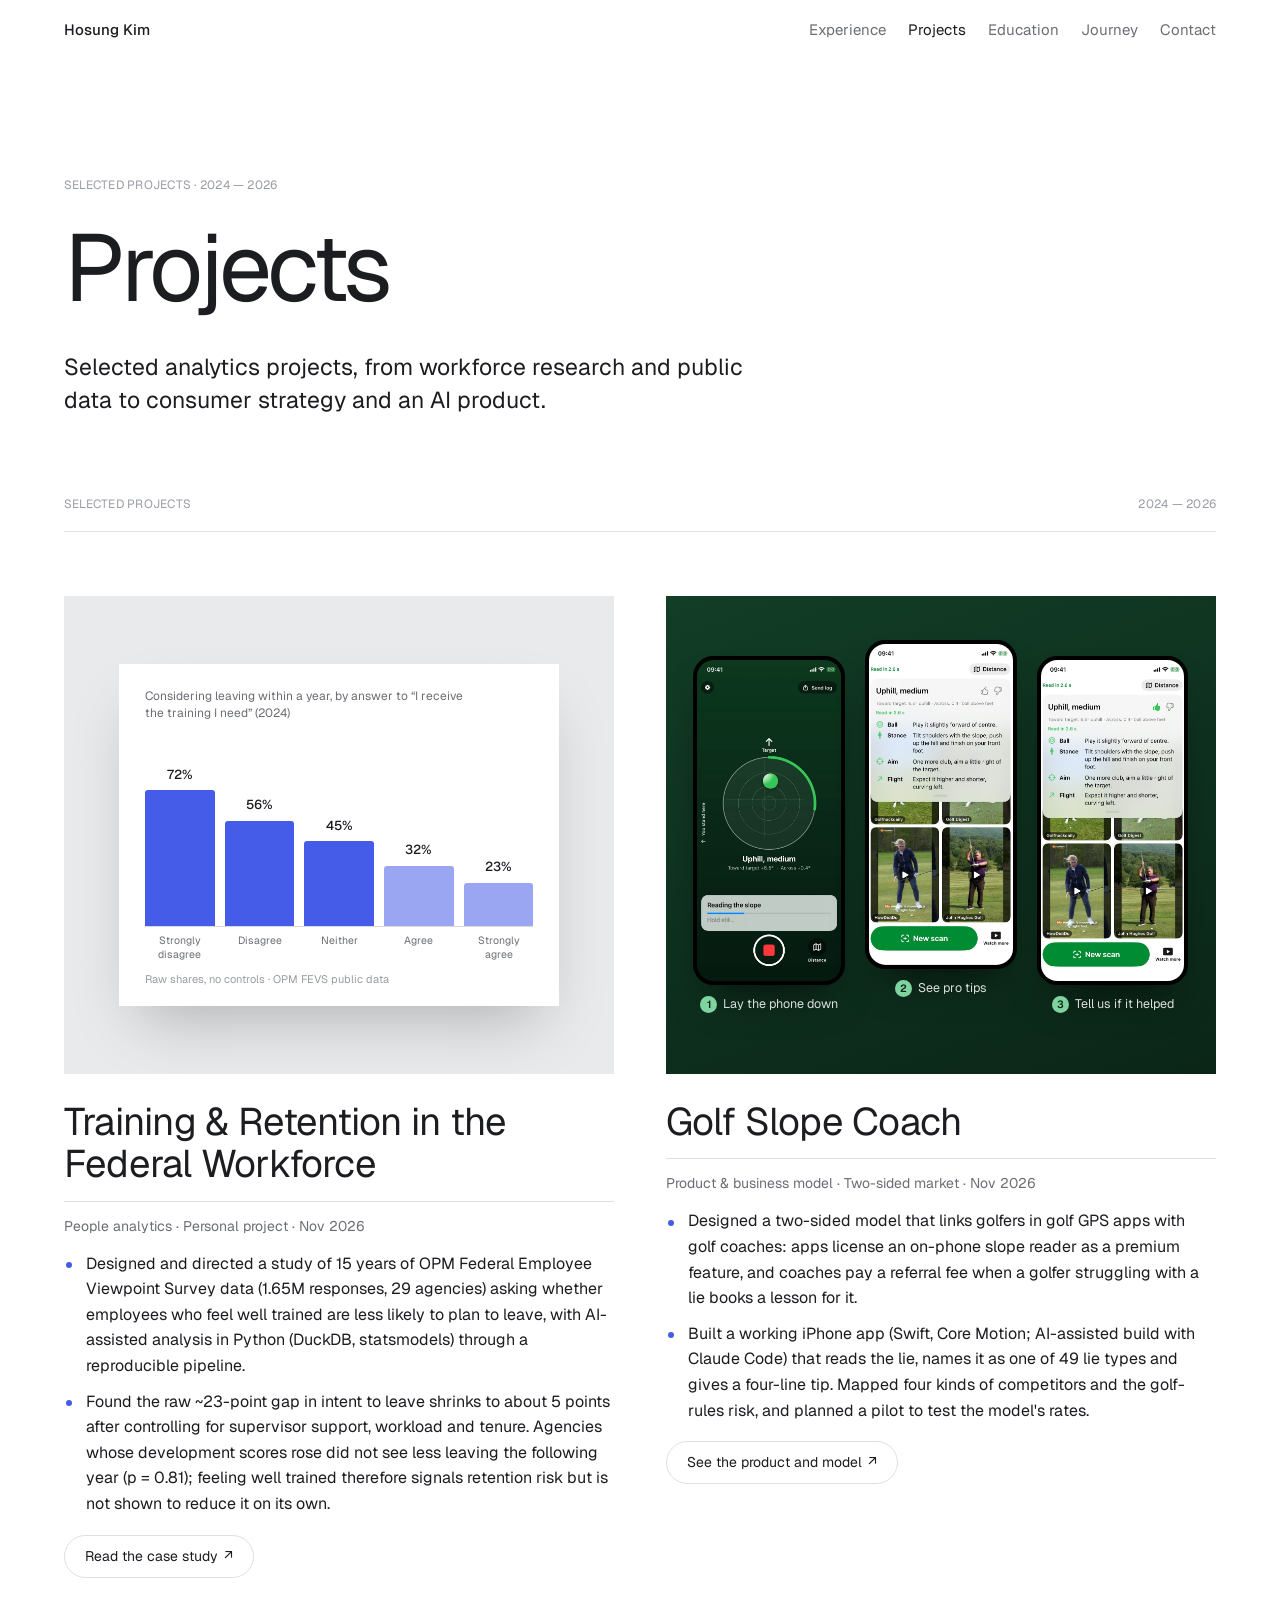
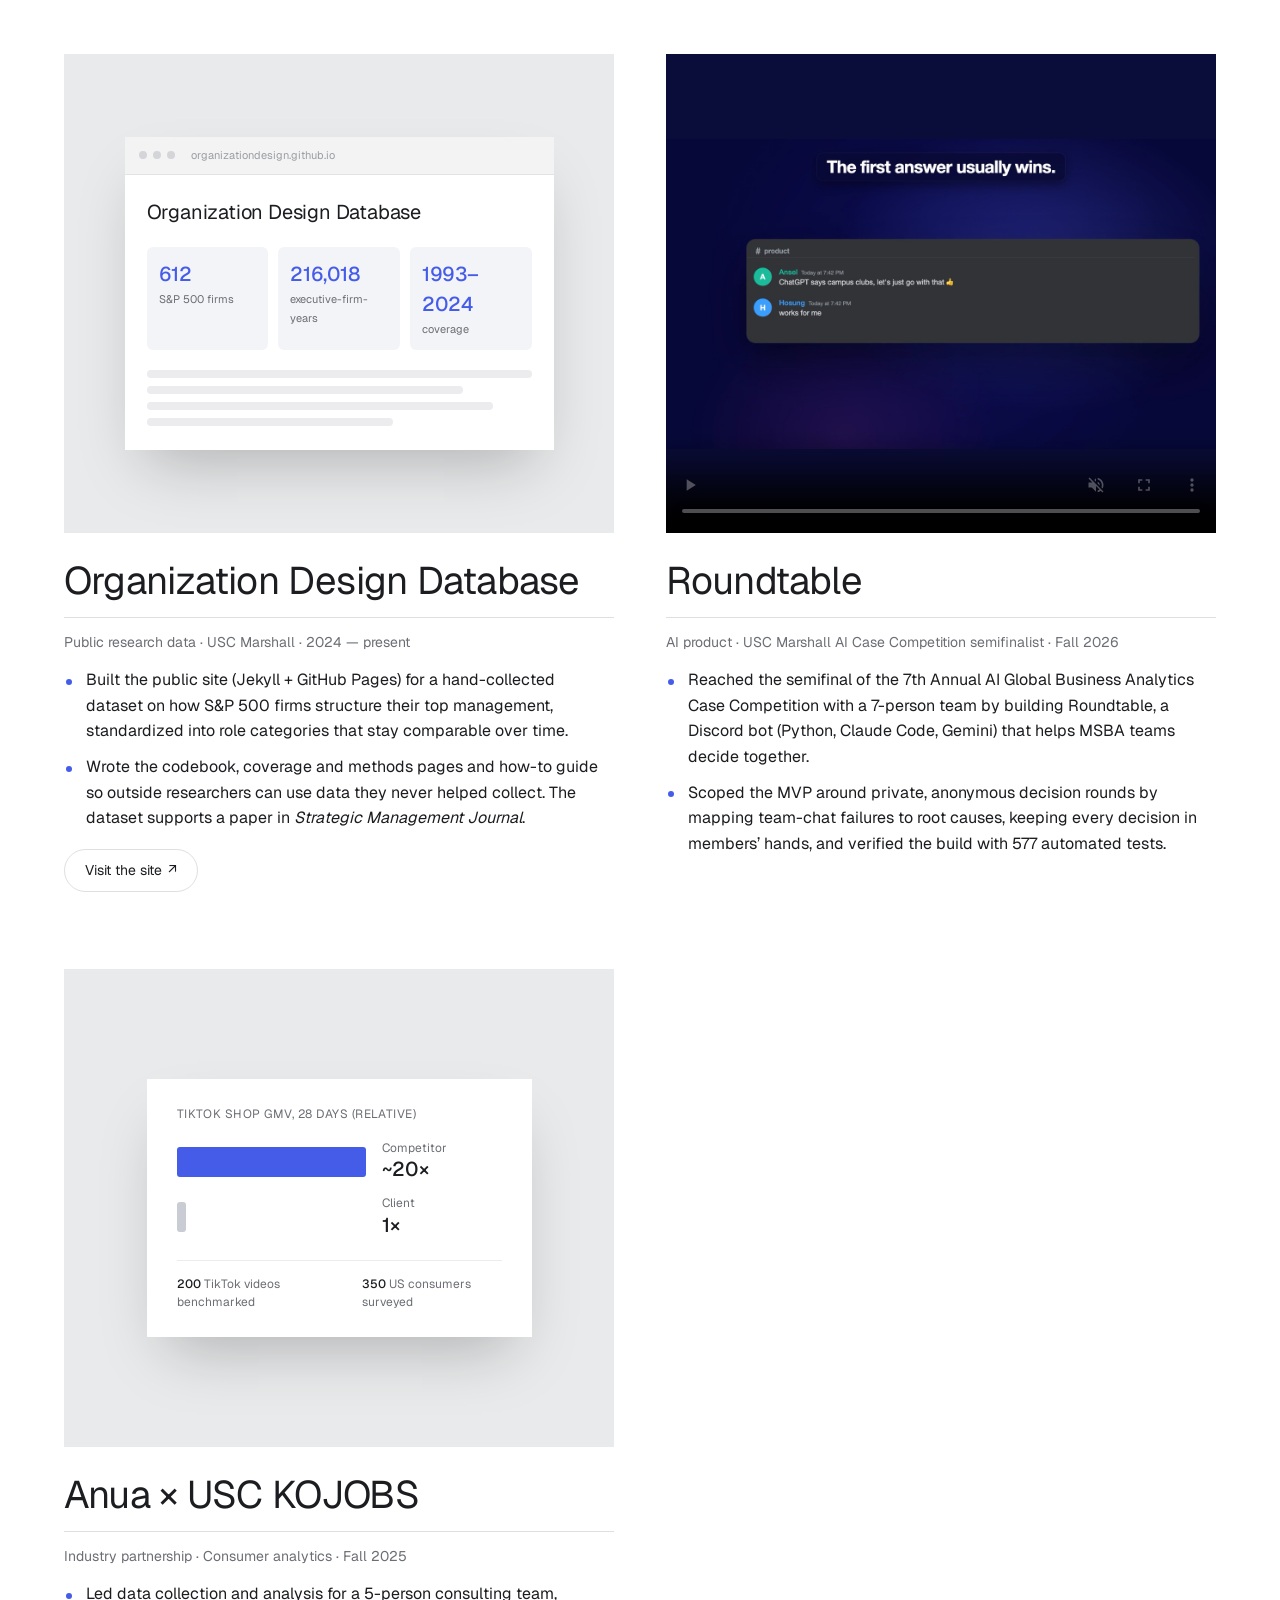
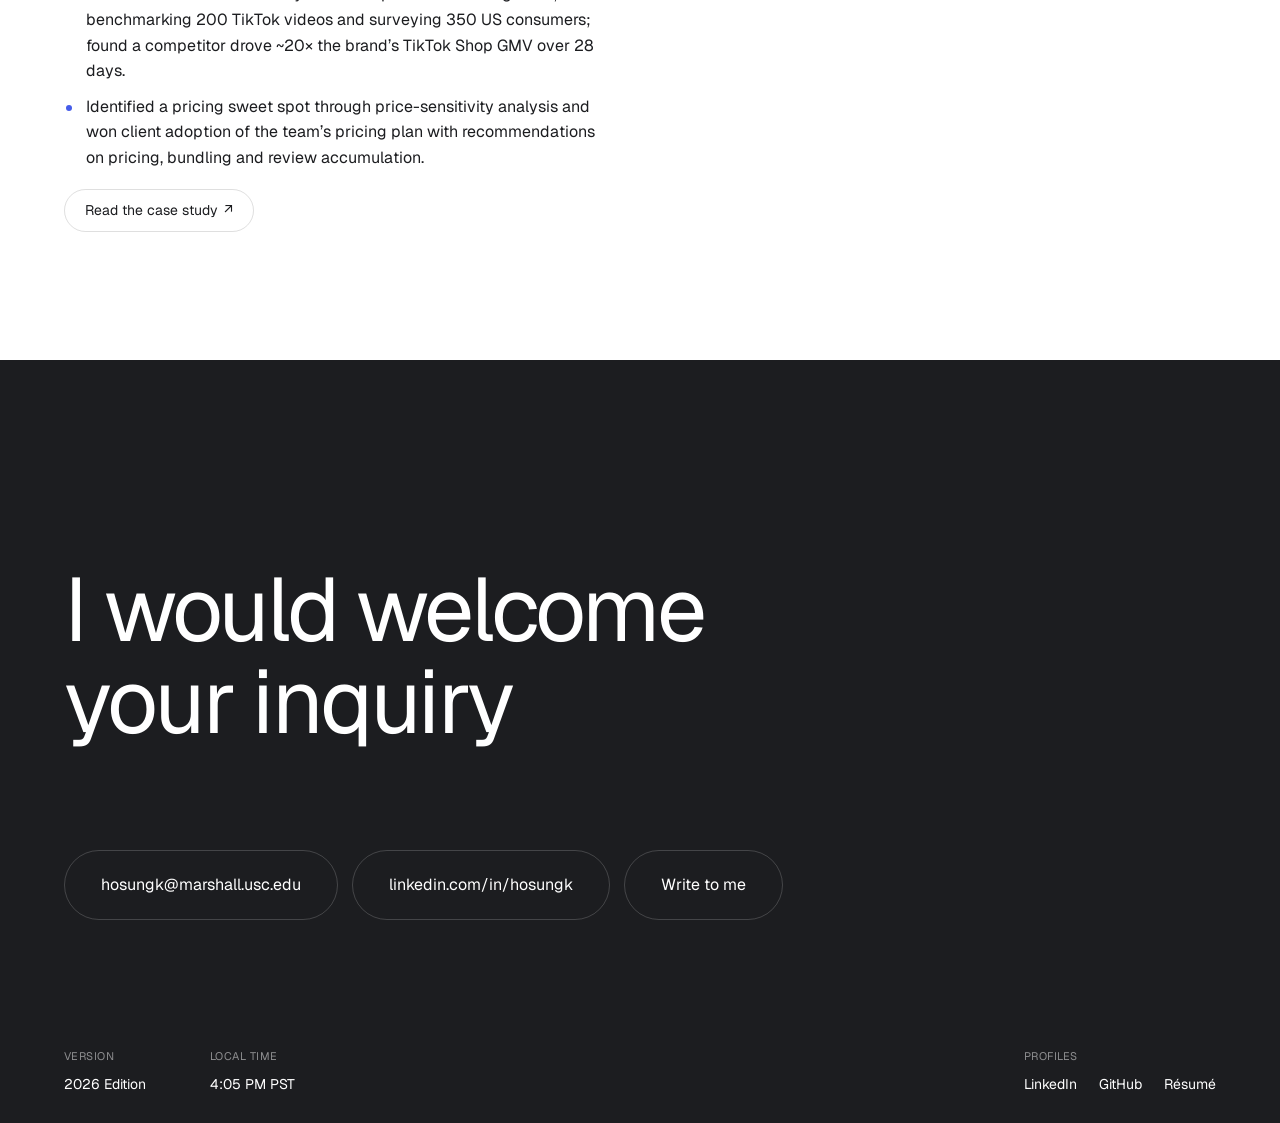
==== projects.html @ 0c177805 "Show the three app steps on the Golf Slope Coach project card Co-Authored-By: Claude Opus 5.5 <norep" ====
<!doctype html>
<html lang="en">
<head>
<meta charset="utf-8">
<meta name="viewport" content="width=device-width, initial-scale=1, viewport-fit=cover">
<title>Projects · Hosung Kim</title>
<meta name="description" content="Selected analytics projects by Hosung Kim, with case studies.">
<meta property="og:type" content="website">
<meta property="og:title" content="Projects · Hosung Kim">
<meta property="og:description" content="Selected analytics projects by Hosung Kim, with case studies.">
<meta property="og:url" content="https://hosungkim48.github.io/projects.html">
<meta property="og:image" content="https://hosungkim48.github.io/assets/hosung-portrait.jpg">
<meta name="twitter:card" content="summary">
<link rel="icon" href="data:image/svg+xml,%3Csvg xmlns='http://www.w3.org/2000/svg' viewBox='0 0 64 64'%3E%3Ccircle cx='32' cy='32' r='32' fill='%231c1d20'/%3E%3Ctext x='32' y='42' font-family='Arial' font-size='28' fill='white' text-anchor='middle'%3EH%3C/text%3E%3C/svg%3E">
<link rel="preconnect" href="https://fonts.googleapis.com">
<link rel="preconnect" href="https://fonts.gstatic.com" crossorigin>
<link rel="stylesheet" href="https://fonts.googleapis.com/css2?family=Geist:wght@300;400;500;600&display=swap">
<link rel="stylesheet" href="styles.css?v=13">
<link rel="stylesheet" href="case.css?v=3">
</head>
<body>

<nav class="case-nav site" id="case-nav" aria-label="Main">
  <a class="brand" href="index.html">Hosung Kim</a>
  <ul>
    <li><a href="experience.html">Experience</a></li>
    <li><a href="projects.html" aria-current="page">Projects</a></li>
    <li><a href="education.html">Education</a></li>
    <li><a href="journey.html">Journey</a></li>
    <li><a href="index.html#contact">Contact</a></li>
  </ul>
</nav>

<main>
  <header class="case-hero wrap">
    <span class="eyebrow">Selected projects · 2024 — 2026</span>
    <h1>Projects</h1>
    <p class="lede">Selected analytics projects, from workforce research and public data to consumer strategy and an AI product.</p>
  </header>

  <!-- ============ PROJECTS ============ -->
  <section class="projects wrap" id="projects" aria-labelledby="proj-title">
    <div class="sec-head">
      <h2 id="proj-title" class="eyebrow">Selected projects</h2>
      <span class="eyebrow">2024 — 2026</span>
    </div>

    <div class="proj-grid">

      <article class="proj reveal">
        <a class="proj-panel" href="projects/fevs.html" aria-label="Read the training and retention case study">
          <div class="mock mock-fevs" aria-hidden="true">
            <p class="fv-k">Considering leaving within a year, by answer to “I receive the training I need” (2024)</p>
            <div class="fv-chart">
              <div class="fv-col"><b>72%</b><i style="--h:72%"></i><span>Strongly<br>disagree</span></div>
              <div class="fv-col"><b>56%</b><i style="--h:56%"></i><span>Disagree</span></div>
              <div class="fv-col"><b>45%</b><i style="--h:45%"></i><span>Neither</span></div>
              <div class="fv-col"><b>32%</b><i style="--h:32%"></i><span>Agree</span></div>
              <div class="fv-col"><b>23%</b><i style="--h:23%"></i><span>Strongly<br>agree</span></div>
            </div>
            <p class="fv-foot">Raw shares, no controls · OPM FEVS public data</p>
          </div>
        </a>
        <div class="proj-text">
          <h3>Training &amp; Retention in the Federal Workforce</h3>
          <p class="proj-tag">People analytics · Personal project · Nov 2026</p>
          <ul>
            <li>Designed and directed a study of 15 years of OPM Federal Employee Viewpoint Survey data (1.65M responses, 29 agencies) asking whether employees who feel well trained are less likely to plan to leave, with AI-assisted analysis in Python (DuckDB, statsmodels) through a reproducible pipeline.</li>
            <li>Found the raw ~23-point gap in intent to leave shrinks to about 5 points after controlling for supervisor support, workload and tenure. Agencies whose development scores rose did not see less leaving the following year (p = 0.81); feeling well trained therefore signals retention risk but is not shown to reduce it on its own.</li>
          </ul>
          <a class="proj-link" href="projects/fevs.html">Read the case study <span aria-hidden="true">↗</span></a>
        </div>
      </article>

      <article class="proj reveal">
        <a class="proj-panel proj-slope" href="projects/slope-coach.html" aria-label="See the Golf Slope Coach product page">
          <div class="mock mock-steps" aria-hidden="true">
            <figure><span class="sl-phone"><img src="assets/slope-coach/reading.jpg?v=2" alt="" loading="lazy"></span><figcaption><b>1</b>Lay the phone down</figcaption></figure>
            <figure><span class="sl-phone"><img src="assets/slope-coach/tip-uphill.jpg" alt="" loading="lazy"></span><figcaption><b>2</b>See pro tips</figcaption></figure>
            <figure><span class="sl-phone"><img src="assets/slope-coach/rated.jpg" alt="" loading="lazy"></span><figcaption><b>3</b>Tell us if it helped</figcaption></figure>
          </div>
        </a>
        <div class="proj-text">
          <h3>Golf Slope Coach</h3>
          <p class="proj-tag">Product &amp; business model · Two-sided market · Nov 2026</p>
          <ul>
            <li>Designed a two-sided model that links golfers in golf GPS apps with golf coaches: apps license an on-phone slope reader as a premium feature, and coaches pay a referral fee when a golfer struggling with a lie books a lesson for it.</li>
            <li>Built a working iPhone app (Swift, Core Motion; AI-assisted build with Claude Code) that reads the lie, names it as one of 49 lie types and gives a four-line tip. Mapped four kinds of competitors and the golf-rules risk, and planned a pilot to test the model's rates.</li>
          </ul>
          <a class="proj-link" href="projects/slope-coach.html">See the product and model <span aria-hidden="true">↗</span></a>
        </div>
      </article>

      <article class="proj reveal">
        <a class="proj-panel" href="https://organizationdesign.github.io/homepage/" target="_blank" rel="noopener" aria-label="Open the Organization Design Database site">
          <div class="mock mock-db" aria-hidden="true">
            <div class="mock-bar"><i></i><i></i><i></i><span>organizationdesign.github.io</span></div>
            <div class="db-title">Organization Design Database</div>
            <div class="db-stats">
              <div><b>612</b><span>S&amp;P 500 firms</span></div>
              <div><b>216,018</b><span>executive-firm-years</span></div>
              <div><b>1993–2024</b><span>coverage</span></div>
            </div>
            <div class="db-rows"><i></i><i></i><i></i><i></i></div>
          </div>
        </a>
        <div class="proj-text">
          <h3>Organization Design Database</h3>
          <p class="proj-tag">Public research data · USC Marshall · 2024 — present</p>
          <ul>
            <li>Built the public site (Jekyll + GitHub Pages) for a hand-collected dataset on how S&amp;P 500 firms structure their top management, standardized into role categories that stay comparable over time.</li>
            <li>Wrote the codebook, coverage and methods pages and how-to guide so outside researchers can use data they never helped collect. The dataset supports a paper in <em>Strategic Management Journal</em>.</li>
          </ul>
          <a class="proj-link" href="https://organizationdesign.github.io/homepage/" target="_blank" rel="noopener">Visit the site <span aria-hidden="true">↗</span></a>
        </div>
      </article>

      <article class="proj reveal">
        <div class="proj-panel proj-video">
          <video class="rt-video" controls muted loop playsinline preload="none" poster="assets/roundtable-poster.jpg" aria-label="Roundtable 60-second demo video">
            <source src="assets/roundtable-demo.mp4" type="video/mp4">
            <a href="assets/roundtable-demo.mp4">Watch the Roundtable demo video</a>
          </video>
        </div>
        <div class="proj-text">
          <h3>Roundtable</h3>
          <p class="proj-tag">AI product · USC Marshall AI Case Competition semifinalist · Fall 2026</p>
          <ul>
            <li>Reached the semifinal of the 7th Annual AI Global Business Analytics Case Competition with a 7-person team by building Roundtable, a Discord bot (Python, Claude Code, Gemini) that helps MSBA teams decide together.</li>
            <li>Scoped the MVP around private, anonymous decision rounds by mapping team-chat failures to root causes, keeping every decision in members’ hands, and verified the build with 577 automated tests.</li>
          </ul>
        </div>
      </article>

      <article class="proj reveal">
        <a class="proj-panel" href="projects/anua.html" aria-label="Read the Anua case study">
          <div class="mock mock-anua" aria-hidden="true">
            <p class="an-k">TikTok Shop GMV, 28 days (relative)</p>
            <div class="an-bars">
              <div class="an-bar comp"><i></i><span>Competitor<br><b>~20×</b></span></div>
              <div class="an-bar brand"><i></i><span>Client<br><b>1×</b></span></div>
            </div>
            <div class="an-foot"><span><b>200</b> TikTok videos benchmarked</span><span><b>350</b> US consumers surveyed</span></div>
          </div>
        </a>
        <div class="proj-text">
          <h3>Anua × USC KOJOBS</h3>
          <p class="proj-tag">Industry partnership · Consumer analytics · Fall 2025</p>
          <ul>
            <li>Led data collection and analysis for a 5-person consulting team, benchmarking 200 TikTok videos and surveying 350 US consumers; found a competitor drove ~20× the brand’s TikTok Shop GMV over 28 days.</li>
            <li>Identified a pricing sweet spot through price-sensitivity analysis and won client adoption of the team’s pricing plan with recommendations on pricing, bundling and review accumulation.</li>
          </ul>
          <a class="proj-link" href="projects/anua.html">Read the case study <span aria-hidden="true">↗</span></a>
        </div>
      </article>

    </div>
  </section>
</main>

<footer class="contact page-foot" id="contact">
  <div class="wrap">
    <div class="contact-head">
      <h2>I would welcome<br>your inquiry</h2>
    </div>
    <div class="pills">
      <a class="pill magnetic" href="mailto:hosungk@marshall.usc.edu"><span class="fill"></span><span class="label">hosungk@marshall.usc.edu</span></a>
      <a class="pill magnetic" href="https://www.linkedin.com/in/hosungk" target="_blank" rel="noopener"><span class="fill"></span><span class="label">linkedin.com/in/hosungk</span></a>
      <a class="pill magnetic" href="index.html#contact-form"><span class="fill"></span><span class="label">Write to me</span></a>
    </div>
    <div class="footbar">
      <div class="fb-col">
        <span class="fb-k">Version</span><span>2026 Edition</span>
      </div>
      <div class="fb-col">
        <span class="fb-k">Local time</span><span id="clock">Los Angeles</span>
      </div>
      <div class="fb-col fb-socials">
        <span class="fb-k">Profiles</span>
        <span><a href="https://www.linkedin.com/in/hosungk" target="_blank" rel="noopener">LinkedIn</a><a href="https://github.com/HosungKim48" target="_blank" rel="noopener">GitHub</a><a href="assets/Hosung_Kim_Resume.pdf" target="_blank" rel="noopener">Résumé</a></span>
      </div>
    </div>
  </div>
</footer>

<script src="main.js?v=6" defer></script>
</body>
</html>
---- styles.css ----
/* =========================================================
   Hosung Kim — personal site
   Layout language: grey portrait hero with scrolling name,
   white content bands, dark contact footer behind a curved edge.
   ========================================================= */
:root {
  color-scheme: light;
  --bg: #ffffff;
  --ink: #1c1d20;
  --muted: #6b6e74;
  --faint: #999da3;
  --line: rgba(28, 29, 32, 0.14);
  --panel: #e9eaeb;
  --dark: #1c1d20;
  --dark-2: #141517;
  --dark-ink: #ffffff;
  --dark-muted: rgba(255, 255, 255, 0.5);
  --dark-line: rgba(255, 255, 255, 0.18);
  --blue: #455ce9;
  --blue-deep: #334bd3;
  /* sampled from the headshot backdrop: lighter top, cooler sides, darker base */
  --hero-top: #7c7e81;
  --hero-mid: #6c6e72;
  --hero-low: #4f535a;
  --sans: "Geist", "Helvetica Neue", Helvetica, Arial, system-ui, sans-serif;
  --gutter: clamp(16px, 5vw, 80px);
  --ease: cubic-bezier(0.76, 0, 0.24, 1);
  --ease-out: cubic-bezier(0.22, 1, 0.36, 1);
}

* { box-sizing: border-box; margin: 0; padding: 0; }
html { -webkit-text-size-adjust: 100%; scroll-behavior: smooth; overflow-x: hidden; overflow-x: clip; }
@media (prefers-reduced-motion: reduce) { html { scroll-behavior: auto; } }
body {
  background: var(--bg);
  color: var(--ink);
  font-family: var(--sans);
  font-size: 16px;
  line-height: 1.5;
  -webkit-font-smoothing: antialiased;
  overflow-x: hidden;
  overflow-x: clip;
}
body.is-loading { overflow: hidden; }
a { color: inherit; }
img { display: block; max-width: 100%; }
ul { list-style: none; }
button { font: inherit; color: inherit; background: none; border: 0; cursor: pointer; }
:focus-visible { outline: 2px solid var(--blue); outline-offset: 3px; border-radius: 4px; }
.sr-only { position: absolute; width: 1px; height: 1px; overflow: hidden; clip: rect(0 0 0 0); white-space: nowrap; }
.wrap { padding-left: var(--gutter); padding-right: var(--gutter); max-width: 1600px; margin: 0 auto; }
.eyebrow { font-size: 12px; font-weight: 400; letter-spacing: 0.02em; text-transform: uppercase; color: var(--faint); }

/* ---------- Preloader ---------- */
.loader {
  position: fixed; inset: 0; z-index: 100;
  background: var(--dark); color: #fff;
  display: grid; place-items: center;
  transition: transform 0.9s var(--ease);
}
.loader-word { font-size: clamp(36px, 5vw, 56px); display: flex; align-items: center; gap: 14px; opacity: 0; transition: opacity 0.6s; }
.loader.show-word .loader-word { opacity: 1; }
.loader-word .dot { width: 10px; height: 10px; border-radius: 50%; background: #fff; }
.loader-curve { position: absolute; left: 0; top: 100%; width: 100%; height: 12vh; fill: var(--dark); transition: height 0.9s var(--ease); }
.loader.done { transform: translateY(-112vh); }
.loader.done .loader-curve { height: 0; }

/* ---------- Top nav ---------- */
.topnav {
  position: absolute; z-index: 5; top: 0; left: 0; right: 0;
  display: flex; justify-content: space-between; align-items: center;
  padding: calc(28px + env(safe-area-inset-top, 0px)) var(--gutter) 0;
  color: #fff;
}
.logo { display: flex; align-items: center; gap: 4px; text-decoration: none; font-size: 15px; }
.logo .copy { display: inline-block; transition: transform 0.6s var(--ease-out); }
.logo:hover .copy { transform: rotate(360deg); }
.logo-roll { position: relative; overflow: hidden; display: inline-flex; white-space: nowrap; }
.logo-a, .logo-b { transition: transform 0.6s var(--ease-out), opacity 0.4s; }
.logo-b { position: absolute; left: 0; top: 0; transform: translateY(110%); }
.logo:hover .logo-a { transform: translateY(-110%); }
.logo:hover .logo-b { transform: translateY(0); }
.topnav ul { display: flex; gap: 6px; }
.navlink { position: relative; display: inline-block; padding: 10px 14px; font-size: 15px; text-decoration: none; }
.navlink::after { content: ""; position: absolute; left: 50%; bottom: 0; width: 5px; height: 5px; border-radius: 50%; background: currentColor; transform: translateX(-50%) scale(0); transition: transform 0.3s var(--ease-out); }
.navlink:hover::after { transform: translateX(-50%) scale(1); }

/* ---------- Floating menu ---------- */
.menu-btn {
  position: fixed; z-index: 30; top: 24px; right: var(--gutter);
  width: 76px; height: 76px; border-radius: 50%;
  background: var(--dark); display: grid; place-items: center;
  transform: scale(0); transition: transform 0.45s var(--ease-out), background 0.3s;
  box-shadow: 0 6px 24px rgba(0, 0, 0, 0.18), inset 0 0 0 1px rgba(255, 255, 255, 0.16);
}
.menu-btn.visible { transform: scale(1); }
.menu-btn:hover, .menu-btn.open { background: var(--blue); }
.menu-btn .bars, .menu-btn .bars::before { display: block; width: 26px; height: 1.5px; background: #fff; position: relative; transition: transform 0.35s var(--ease-out), top 0.35s; }
.menu-btn .bars { background: transparent; }
.menu-btn .bars::before, .menu-btn .bars::after { content: ""; position: absolute; left: 0; width: 26px; height: 1.5px; background: #fff; transition: transform 0.35s var(--ease-out), top 0.35s; }
.menu-btn .bars::before { top: -4px; }
.menu-btn .bars::after { top: 4px; }
.menu-btn.open .bars::before { top: 0; transform: rotate(45deg); }
.menu-btn.open .bars::after { top: 0; transform: rotate(-45deg); }

.menu-overlay { position: fixed; inset: 0; z-index: 20; background: rgba(0, 0, 0, 0.25); opacity: 0; pointer-events: none; transition: opacity 0.5s; }
.menu-overlay.open { opacity: 1; pointer-events: auto; }
.menu-panel {
  position: fixed; z-index: 25; top: 0; right: 0; height: 100%;
  width: min(480px, 100vw); background: var(--dark); color: #fff;
  transform: translateX(calc(100% + 140px)); transition: transform 0.8s var(--ease);
}
.menu-panel.open { transform: translateX(0); }
.menu-curve { position: absolute; top: 0; right: 100%; width: 100px; height: 100%; fill: var(--dark); transition: width 0.8s var(--ease); pointer-events: none; }
.menu-panel.open .menu-curve { width: 0; }
.menu-inner { height: 100%; overflow-y: auto; padding: 120px clamp(28px, 6vw, 72px) 48px; display: flex; flex-direction: column; }
.menu-inner .eyebrow { color: var(--dark-muted); padding-bottom: 18px; border-bottom: 1px solid var(--dark-line); margin-bottom: 28px; }
.menu-links { margin-bottom: 56px; }
.menu-links a { display: inline-block; font-size: clamp(36px, 5vw, 52px); line-height: 1.25; text-decoration: none; transition: transform 0.35s var(--ease-out); }
.menu-links a:hover { transform: translateX(10px); }
.menu-socials { display: flex; gap: 24px; flex-wrap: wrap; }
.menu-socials a { text-decoration: none; font-size: 15px; }
.menu-socials a:hover { text-decoration: underline; }

/* ---------- Hero ---------- */
.hero {
  position: relative; height: 100vh; height: 100svh; min-height: 560px;
  overflow: hidden; color: #fff;
  background:
    radial-gradient(ellipse 60% 70% at 50% 20%, #808286 0%, transparent 70%),
    linear-gradient(180deg, var(--hero-top) 0%, var(--hero-mid) 55%, var(--hero-low) 100%);
}
.hero-photo {
  position: absolute; left: 50%; bottom: 0; height: 100%; width: auto; max-width: none;
  transform: translateX(-50%);
  /* feather the photo's edges into the backdrop so a 4:5 photo blends on a wide screen */
  -webkit-mask-image: linear-gradient(90deg, transparent 0%, #000 16%, #000 84%, transparent 100%);
  mask-image: linear-gradient(90deg, transparent 0%, #000 16%, #000 84%, transparent 100%);
}
.hero-pill {
  position: absolute; z-index: 3; left: 0; top: 46%;
  display: flex; align-items: center; gap: 28px;
  padding: 18px 18px 18px var(--gutter);
  background: var(--dark); border-radius: 0 999px 999px 0;
  font-size: 16px; line-height: 1.3;
}
.globe { width: 64px; height: 64px; border-radius: 50%; background: #999; display: grid; place-items: center; }
.globe svg { width: 30px; height: 30px; fill: none; stroke: #fff; stroke-width: 1.2; }
.globe .spin { transform-origin: 12px 12px; animation: globe 6s linear infinite; }
@keyframes globe { 0% { transform: scaleX(1); } 50% { transform: scaleX(-1); } 100% { transform: scaleX(1); } }

.hero-role { position: absolute; z-index: 3; right: var(--gutter); top: 40%; font-size: clamp(20px, 2vw, 30px); line-height: 1.25; }
.hero-role .arrow { width: 20px; height: 20px; margin-bottom: 36px; }
.hero-role .sub { font-size: 14px; color: rgba(255, 255, 255, 0.7); margin-top: 12px; }
.arrow { fill: none; stroke: currentColor; stroke-width: 1.6; stroke-linecap: round; stroke-linejoin: round; }

.marquee { position: absolute; z-index: 2; left: 0; bottom: 2vh; width: 100%; overflow: hidden; pointer-events: none; }
.marquee-track { display: flex; width: max-content; will-change: transform; }
.marquee-track span { font-size: clamp(96px, 15vw, 240px); font-weight: 400; letter-spacing: -0.035em; line-height: 1.05; white-space: nowrap; padding-right: 0.3em; }

/* ---------- Intro ---------- */
.intro { display: grid; grid-template-columns: 1fr minmax(240px, 320px); gap: clamp(32px, 8vw, 140px); padding-top: clamp(80px, 12vw, 160px); padding-bottom: clamp(60px, 8vw, 120px); }
.intro-lead { font-size: clamp(26px, 3.2vw, 44px); line-height: 1.3; letter-spacing: -0.01em; max-width: 22ch; }
.intro-side { display: flex; flex-direction: column; gap: 48px; align-items: flex-start; padding-top: 8px; color: var(--ink); }
.intro-side p { font-size: 16px; line-height: 1.6; }

/* ---------- Circle buttons & pills (with rising fill) ---------- */
.circle-btn {
  position: relative; overflow: hidden; isolation: isolate;
  display: grid; place-items: center;
  width: 180px; height: 180px; border-radius: 50%;
  text-decoration: none; font-size: 16px;
}
.circle-btn.big { width: 200px; height: 200px; }
.circle-btn.dark { background: var(--dark); color: #fff; }
.circle-btn.blue { background: var(--blue); color: #fff; }
.circle-btn .fill, .pill .fill {
  position: absolute; z-index: -1; left: -10%; top: 100%; width: 120%; height: 160%;
  border-radius: 50%; background: var(--blue); transition: top 0.6s var(--ease-out);
}
.circle-btn.blue .fill { background: var(--blue-deep); }
.circle-btn:hover .fill, .pill:hover .fill { top: -30%; }
.circle-btn .label, .pill .label { position: relative; pointer-events: none; }
.magnetic { will-change: transform; }

/* ---------- Section heads ---------- */
.sec-head { display: flex; justify-content: space-between; padding-bottom: 18px; border-bottom: 1px solid var(--line); }

/* ---------- Experience list ---------- */
.experience { padding-bottom: clamp(80px, 10vw, 140px); position: relative; }
.exp { border-bottom: 1px solid var(--line); }
.exp-row {
  width: 100%; display: grid; grid-template-columns: 1fr auto 48px; align-items: center; gap: 24px;
  padding: clamp(28px, 4.2vw, 56px) clamp(0px, 2vw, 32px); text-align: left;
  transition: padding 0.5s var(--ease-out), opacity 0.4s;
}
.exp-co { font-size: clamp(32px, 5.4vw, 80px); line-height: 1; letter-spacing: -0.03em; font-weight: 400; transition: transform 0.5s var(--ease-out); }
.exp-meta { display: flex; flex-direction: column; align-items: flex-end; gap: 4px; font-size: 16px; text-align: right; }
.exp-dates { color: var(--muted); font-size: 14px; }
.plus { position: relative; width: 20px; height: 20px; justify-self: end; }
.plus::before, .plus::after { content: ""; position: absolute; left: 0; top: 50%; width: 20px; height: 1.5px; background: var(--ink); transition: transform 0.4s var(--ease-out); }
.plus::after { transform: rotate(90deg); }
.exp-row[aria-expanded="true"] .plus::after { transform: rotate(0deg); }
@media (hover: hover) and (pointer: fine) {
  .exp-list:hover .exp-row { opacity: 0.35; }
  .exp-list .exp-row:hover, .exp-list .exp-row[aria-expanded="true"] { opacity: 1; }
  .exp-row:hover .exp-co { transform: translateX(-10px); }
}
/* Collapsed only when JS runs; without JS every role stays open and readable */
.js .exp-body { display: grid; grid-template-rows: 0fr; transition: grid-template-rows 0.6s var(--ease-out); }
.js .exp-body > .exp-inner { overflow: hidden; visibility: hidden; transition: visibility 0s 0.6s; }
.js .exp.open .exp-body { grid-template-rows: 1fr; }
.js .exp.open .exp-body > .exp-inner { visibility: visible; transition-delay: 0s; }
.exp-inner { padding: 0 clamp(0px, 2vw, 32px) 44px; }
.js .exp-inner { padding-bottom: 0; }
.js .exp.open .exp-inner { padding-bottom: 44px; }

/* LinkedIn-style experience card */
.li-head { display: flex; gap: 16px; margin-bottom: 18px; }
.li-title { font-size: 18px; font-weight: 500; }
.li-org { font-size: 15px; color: var(--ink); }
.li-dim { font-size: 14px; color: var(--muted); }
.li-bullets { max-width: 820px; display: grid; gap: 10px; }
.li-bullets li { position: relative; padding-left: 22px; font-size: 16px; line-height: 1.6; }
.li-bullets li::before { content: ""; position: absolute; left: 2px; top: 0.72em; width: 6px; height: 6px; border-radius: 50%; background: var(--blue); }
.li-bullets a { text-decoration-color: var(--blue); text-underline-offset: 3px; }
.li-skills { margin-top: 18px; font-size: 14px; color: var(--muted); }
.li-skills strong { color: var(--ink); font-weight: 500; }

/* Cursor-following preview */
.preview {
  position: fixed; z-index: 15; left: 0; top: 0; width: 380px; height: 300px;
  pointer-events: none; overflow: visible;
  transform: translate(-50%, -50%) scale(0); transition: transform 0.4s var(--ease-out);
}
.preview.active { transform: translate(-50%, -50%) scale(1); }
.preview-slider { position: absolute; inset: 0; overflow: hidden; }
.preview-slider { display: flex; flex-direction: column; }
.pv { flex: 0 0 300px; display: flex; flex-direction: column; justify-content: center; padding: 36px; gap: 6px; transition: transform 0.5s var(--ease-out); }
.pv-k { font-size: 12px; text-transform: uppercase; letter-spacing: 0.04em; opacity: 0.7; }
.pv-n { font-size: 54px; letter-spacing: -0.03em; line-height: 1.05; }
.pv-s { font-size: 15px; opacity: 0.85; max-width: 26ch; }
.pv-1 { background: #24324f; color: #fff; }
.pv-2 { background: #d9ddd3; color: var(--ink); }
.pv-3 { background: #3b3f46; color: #fff; }
.pv-4 { background: #e7dfd3; color: var(--ink); }
.preview-cta { position: absolute; left: 50%; top: 50%; width: 80px; height: 80px; margin: -40px 0 0 -40px; border-radius: 50%; background: var(--blue); color: #fff; display: grid; place-items: center; font-size: 14px; transform: translate(110px, 90px); }

/* ---------- Projects ---------- */
.projects { padding-bottom: clamp(80px, 10vw, 140px); }
.proj-grid { display: grid; grid-template-columns: repeat(2, minmax(0, 1fr)); gap: clamp(40px, 6vw, 96px) clamp(24px, 4vw, 64px); padding-top: clamp(40px, 5vw, 72px); }
.proj-panel { display: grid; place-items: center; aspect-ratio: 1.15 / 1; background: var(--panel); overflow: hidden; text-decoration: none; }
.proj-panel .mock { transition: transform 0.7s var(--ease-out); }
.proj-panel:hover .mock { transform: scale(1.04); }
.proj-text { padding-top: 26px; }
.proj-text h3 { font-size: clamp(28px, 3vw, 44px); font-weight: 400; letter-spacing: -0.02em; line-height: 1.1; padding-bottom: 16px; border-bottom: 1px solid var(--line); margin-bottom: 14px; }
.proj-tag { font-size: 14px; color: var(--muted); margin-bottom: 14px; }
.proj-text ul { display: grid; gap: 10px; }
.proj-text li { position: relative; padding-left: 22px; line-height: 1.6; }
.proj-text li::before { content: ""; position: absolute; left: 2px; top: 0.72em; width: 6px; height: 6px; border-radius: 50%; background: var(--blue); }

.proj-link { display: inline-flex; gap: 6px; margin-top: 18px; padding: 10px 20px; border: 1px solid var(--line); border-radius: 999px; font-size: 14px; text-decoration: none; transition: background 0.3s, color 0.3s, border-color 0.3s; }
.proj-link:hover { background: var(--dark); color: #fff; border-color: var(--dark); }

/* Video panel: letterboxed on a navy that matches the demo's background */
.proj-video { background: #0a0c3a; }
.rt-video { width: 100%; height: 100%; object-fit: contain; display: block; background: #0a0c3a; }

/* Mock panels (typographic stand-ins for screenshots) */
.mock { width: 78%; background: #fff; box-shadow: 0 30px 60px -20px rgba(0, 0, 0, 0.25); font-size: 13px; }
.mock-bar { display: flex; align-items: center; gap: 6px; padding: 10px 14px; background: #f3f3f4; border-bottom: 1px solid #e3e3e5; color: var(--faint); font-size: 11px; }
.mock-bar i { width: 8px; height: 8px; border-radius: 50%; background: #d4d5d8; }
.mock-bar span { margin-left: 10px; }
.db-title { padding: 22px 22px 6px; font-size: 20px; letter-spacing: -0.01em; }
.db-stats { display: grid; grid-template-columns: repeat(3, 1fr); gap: 10px; padding: 14px 22px; }
.db-stats div { background: #f3f4f8; padding: 12px; border-radius: 6px; }
.db-stats b { display: block; font-size: 20px; font-weight: 500; color: var(--blue); letter-spacing: -0.02em; }
.db-stats span { font-size: 11px; color: var(--muted); }
.db-rows { padding: 6px 22px 24px; display: grid; gap: 8px; }
.db-rows i { display: block; height: 8px; border-radius: 4px; background: #ececee; }
.db-rows i:nth-child(2) { width: 82%; } .db-rows i:nth-child(3) { width: 90%; } .db-rows i:nth-child(4) { width: 64%; }

.mock-rt { background: #2b2d31; color: #e8e9ea; padding: 22px; border-radius: 10px; }
.rt-head { display: flex; align-items: center; gap: 10px; margin-bottom: 16px; }
.rt-badge { width: 30px; height: 30px; border-radius: 50%; background: var(--blue); display: grid; place-items: center; font-size: 11px; font-weight: 600; color: #fff; }
.rt-chip { margin-left: auto; font-size: 11px; padding: 4px 10px; border-radius: 999px; background: rgba(255, 255, 255, 0.08); color: #b5b8bd; }
.rt-q { font-size: 15px; margin-bottom: 14px; }
.rt-opt { position: relative; padding: 10px 12px; margin-bottom: 8px; border-radius: 6px; background: rgba(255, 255, 255, 0.05); overflow: hidden; }
.rt-opt span { position: relative; z-index: 1; }
.rt-opt i { position: absolute; left: 0; top: 0; bottom: 0; width: var(--w); background: rgba(69, 92, 233, 0.35); }
.rt-note { margin-top: 12px; font-size: 11px; color: #9a9ca1; }

.mock-anua { width: 70%; padding: 26px 30px; }

.proj-slope { background: linear-gradient(160deg, #123d27, #0b2617); }
.mock-steps { width: 90%; height: 84%; background: none; box-shadow: none; display: grid; grid-template-columns: repeat(3, minmax(0, 1fr)); gap: 4%; align-items: center; }
.mock-steps figure { margin: 0; height: 100%; display: flex; flex-direction: column; align-items: center; justify-content: center; gap: 10px; min-width: 0; }
.mock-steps figure:nth-child(2) { transform: translateY(-4%); }
.sl-phone { display: block; height: 82%; max-width: 100%; aspect-ratio: 586 / 1266; background: #000; border: 4px solid #000; border-radius: clamp(12px, 1.6vw, 22px); overflow: hidden; box-shadow: 0 24px 40px -18px rgba(0, 0, 0, 0.6); }
.sl-phone img { width: 100%; height: 100%; object-fit: cover; display: block; }
.mock-steps figcaption { display: flex; align-items: center; gap: 6px; font-size: clamp(10px, 1vw, 12.5px); color: rgba(255, 255, 255, 0.85); white-space: nowrap; }
.mock-steps figcaption b { display: grid; place-items: center; width: 17px; height: 17px; flex: none; border-radius: 50%; background: #7fd39f; color: #0b2617; font-size: 10.5px; font-weight: 600; }
@media (max-width: 520px) {
  .mock-steps figcaption { flex-direction: column; gap: 4px; font-size: 9.5px; line-height: 1.2; text-align: center; white-space: normal; max-width: 100%; }
  .mock-steps figcaption b { width: 14px; height: 14px; font-size: 9px; }
}
.an-k { font-size: 12px; color: var(--muted); text-transform: uppercase; letter-spacing: 0.04em; margin-bottom: 18px; }
.an-bars { display: grid; gap: 14px; }
.an-bar { display: grid; grid-template-columns: 1fr 120px; align-items: center; gap: 16px; }
.an-bar i { display: block; height: 30px; border-radius: 3px; }
.an-bar.comp i { background: var(--blue); width: 100%; }
.an-bar.brand i { background: #c9ccd3; width: 5%; min-width: 8px; }
.an-bar span { font-size: 12px; color: var(--muted); line-height: 1.3; }
.an-bar b { font-size: 20px; color: var(--ink); font-weight: 500; }
.an-foot { display: flex; gap: 28px; margin-top: 22px; padding-top: 14px; border-top: 1px solid #ececee; font-size: 12px; color: var(--muted); }
.an-foot b { color: var(--ink); font-weight: 500; }

.mock-fevs { width: 80%; padding: 24px 26px 18px; }
.fv-k { font-size: 12px; color: var(--muted); line-height: 1.4; margin-bottom: 16px; max-width: 40ch; }
.fv-chart { display: grid; grid-template-columns: repeat(5, 1fr); gap: 10px; height: 190px; align-items: end; border-bottom: 1px solid #d9dadd; }
.fv-col { position: relative; height: 100%; display: flex; flex-direction: column; justify-content: flex-end; align-items: center; }
.fv-col i { display: block; width: 100%; height: var(--h); background: var(--blue); border-radius: 3px 3px 0 0; }
.fv-col:nth-child(n+4) i { background: #9aa6f2; }
.fv-col b { font-size: 13px; font-weight: 500; margin-bottom: 6px; }
.fv-col span { position: absolute; top: calc(100% + 8px); font-size: 10.5px; line-height: 1.25; color: var(--muted); text-align: center; white-space: nowrap; }
.fv-foot { margin-top: 44px; font-size: 11px; color: var(--faint); }

/* ---------- Toolkit sliding rows ---------- */
.toolkit { overflow: hidden; padding: clamp(20px, 4vw, 40px) 0 clamp(80px, 10vw, 140px); display: grid; gap: clamp(16px, 2.4vw, 32px); }
.slide-row { display: flex; gap: clamp(16px, 2.4vw, 32px); width: max-content; will-change: transform; }
.tile {
  flex: 0 0 auto; display: grid; place-items: center;
  height: clamp(120px, 15vw, 210px); min-width: clamp(220px, 24vw, 360px); padding: 0 40px;
  background: var(--panel); font-size: clamp(20px, 2vw, 30px); letter-spacing: -0.01em; white-space: nowrap;
}
.tile.t-dark { background: var(--dark); color: #fff; }
.tile.t-blue { background: var(--blue); color: #fff; }

/* ---------- Education & courses ---------- */
.education { padding-bottom: clamp(80px, 10vw, 140px); }
.edu-card { display: grid; grid-template-columns: 1.3fr 1fr; gap: 48px; padding: clamp(32px, 4vw, 56px) 0; border-bottom: 1px solid var(--line); }
.edu-main h3 { font-size: clamp(28px, 3.4vw, 48px); font-weight: 400; letter-spacing: -0.02em; line-height: 1.1; margin-bottom: 10px; }
.edu-deg { font-size: 18px; margin: 18px 0 8px; line-height: 1.45; }
.edu-facts { display: grid; grid-template-columns: 1fr 1fr; gap: 24px; align-content: start; }
.edu-facts div:last-child { grid-column: 1 / -1; padding-top: 18px; border-top: 1px solid var(--line); }
.edu-facts dt { font-size: 12px; text-transform: uppercase; letter-spacing: 0.04em; color: var(--faint); margin-bottom: 6px; }
.edu-facts dd { font-size: 18px; line-height: 1.35; }
.edu-facts div:first-child dd { font-size: clamp(36px, 4vw, 56px); letter-spacing: -0.03em; line-height: 1; color: var(--blue); }

.courses { display: grid; grid-template-columns: 1fr 1fr; gap: clamp(32px, 6vw, 96px); padding-top: clamp(32px, 4vw, 56px); }
.col-title { font-size: 12px; font-weight: 400; text-transform: uppercase; letter-spacing: 0.04em; color: var(--faint); margin: 0 0 10px; }
.course-list + .col-title { margin-top: 44px; }
.course-list li { display: flex; gap: 16px; align-items: baseline; padding: 14px 0; border-bottom: 1px solid var(--line); font-size: 16px; line-height: 1.4; transition: padding 0.35s var(--ease-out); }
.course-list li:hover { padding-left: 8px; }
.course-list .code { flex: 0 0 82px; color: var(--muted); font-size: 14px; }
.course-list em { color: var(--muted); font-style: normal; }
.certs li { align-items: center; }
.certs li::before { content: ""; flex: 0 0 8px; width: 8px; height: 8px; border-radius: 50%; background: var(--blue); }

/* ---------- Clubs ---------- */
.clubs { padding-bottom: clamp(80px, 10vw, 140px); }
.club-list { display: grid; grid-template-columns: repeat(3, minmax(0, 1fr)); gap: clamp(24px, 3vw, 48px); padding-top: clamp(32px, 4vw, 56px); }
.club { position: relative; padding: 28px 28px 34px; background: var(--panel); overflow: hidden; isolation: isolate; transition: color 0.45s var(--ease-out); }
.club::before { content: ""; position: absolute; z-index: -1; left: -10%; top: 100%; width: 120%; height: 180%; border-radius: 50%; background: var(--dark); transition: top 0.7s var(--ease-out); }
.club:hover { color: #fff; }
.club:hover::before { top: -40%; }
.club-no { display: block; font-size: 13px; color: var(--muted); margin-bottom: 64px; transition: color 0.45s; }
.club:hover .club-no { color: rgba(255, 255, 255, 0.55); }
.club h3 { font-size: clamp(24px, 2.2vw, 32px); font-weight: 400; letter-spacing: -0.02em; line-height: 1.1; margin-bottom: 14px; }
.club p { font-size: 15px; line-height: 1.55; opacity: 0.8; }

/* ---------- Military service ---------- */
.service { padding-bottom: clamp(100px, 12vw, 180px); }
.svc { display: grid; grid-template-columns: 1fr 1.4fr; gap: 48px; padding-top: clamp(32px, 4vw, 56px); }
.svc-rank { display: inline-block; font-size: 13px; padding: 6px 14px; border: 1px solid var(--line); border-radius: 999px; margin-bottom: 18px; }
.svc h3 { font-size: clamp(28px, 3.4vw, 48px); font-weight: 400; letter-spacing: -0.02em; line-height: 1.1; margin-bottom: 14px; }

/* ---------- Curve into footer ---------- */
main { position: relative; z-index: 2; background: var(--bg); }
.curve-wrap { position: absolute; left: 0; right: 0; top: 100%; height: 0; pointer-events: none; }
.curve { position: absolute; left: -10%; width: 120%; height: 120px; top: -60px; background: var(--bg); border-radius: 0 0 50% 50%; box-shadow: 0 60px 50px rgba(0, 0, 0, 0.05); will-change: height; }

/* ---------- Contact footer ---------- */
.contact { position: relative; z-index: 1; background: var(--dark); color: var(--dark-ink); padding-top: clamp(140px, 16vw, 220px); }
.contact-head { display: flex; justify-content: space-between; align-items: flex-start; max-width: 1200px; }
.contact-head h2 { font-size: clamp(48px, 7vw, 104px); font-weight: 400; letter-spacing: -0.035em; line-height: 1.02; }
.avatar { display: inline-block; vertical-align: middle; width: clamp(56px, 6.5vw, 96px); height: auto; aspect-ratio: 1; border-radius: 50%; object-fit: cover; margin-right: 18px; position: relative; top: -0.08em; }
.contact-arrow { width: 22px; height: 22px; margin-top: 30%; color: #fff; }
.contact-line { position: relative; border-bottom: 1px solid var(--dark-line); margin: clamp(48px, 6vw, 80px) 0 0; max-width: 1200px; }
.contact-line .circle-btn { position: absolute; right: 10%; top: 0; transform: translateY(-50%); }
.pills { display: flex; flex-wrap: wrap; gap: 14px; padding-top: clamp(70px, 8vw, 110px); }
.pill { position: relative; overflow: hidden; isolation: isolate; display: inline-block; padding: 22px 36px; border: 1px solid var(--dark-line); border-radius: 999px; text-decoration: none; font-size: 16px; }

/* Contact form */
.cform { max-width: 900px; padding-top: clamp(80px, 10vw, 130px); scroll-margin-top: 40px; }
.cform-intro { color: var(--dark-muted); margin-bottom: 24px; }
.field { display: grid; grid-template-columns: 48px 1fr; padding: 34px 0 22px; border-top: 1px solid var(--dark-line); }
.field:last-of-type { border-bottom: 1px solid var(--dark-line); }
.field .num { color: var(--dark-muted); font-size: 14px; padding-top: 6px; }
.field label { font-size: clamp(20px, 2vw, 26px); margin-bottom: 10px; }
.field input, .field textarea { grid-column: 2; width: 100%; background: transparent; border: 0; color: #fff; font: inherit; font-size: 18px; padding: 8px 0; resize: vertical; }
.field input::placeholder, .field textarea::placeholder { color: rgba(255, 255, 255, 0.32); }
.field input:focus, .field textarea:focus { outline: none; }
.field:focus-within { border-top-color: rgba(255, 255, 255, 0.6); }
.field.invalid label { color: #ff8c8c; }
.honey { position: absolute; left: -9999px; width: 1px; height: 1px; opacity: 0; }
.cform-foot { display: flex; justify-content: space-between; align-items: center; gap: 24px; margin-top: -40px; padding-left: 48px; }
.cform-status { color: var(--dark-muted); font-size: 15px; max-width: 46ch; min-height: 1.5em; padding-top: 70px; }
.cform-status.ok { color: #8fe3a5; }
.cform-status.err { color: #ff9f9f; }
.cform-status a { color: #fff; }
#send-btn { flex: 0 0 auto; transform-origin: center; }
#send-btn[disabled] { opacity: 0.6; cursor: progress; }

.footbar { display: flex; gap: clamp(28px, 5vw, 64px); padding: clamp(80px, 10vw, 140px) 0 calc(28px + env(safe-area-inset-bottom, 0px)); font-size: 14px; }
.fb-col { display: flex; flex-direction: column; gap: 10px; }
.fb-k { font-size: 11px; text-transform: uppercase; letter-spacing: 0.04em; color: var(--dark-muted); }
.fb-socials { margin-left: auto; }
.fb-socials span:last-child { display: flex; gap: 22px; }
.fb-socials a { text-decoration: none; position: relative; }
.fb-socials a::after { content: ""; position: absolute; left: 0; bottom: -3px; width: 100%; height: 1px; background: #fff; transform: scaleX(0); transform-origin: right; transition: transform 0.35s var(--ease-out); }
.fb-socials a:hover::after { transform: scaleX(1); transform-origin: left; }

/* ---------- Homepage: About me ---------- */
.about { padding-bottom: clamp(80px, 10vw, 140px); }
.about-grid { display: grid; grid-template-columns: minmax(0, 1fr) minmax(0, 1.3fr); gap: clamp(32px, 6vw, 96px); padding-top: clamp(40px, 5vw, 72px); }
.about-lead { font-size: clamp(26px, 3vw, 42px); line-height: 1.25; letter-spacing: -0.015em; max-width: 18ch; }
.about-body { display: grid; gap: 22px; font-size: 17px; line-height: 1.7; max-width: 62ch; }

/* ---------- Homepage: page index ---------- */
.pages { padding-bottom: clamp(100px, 12vw, 180px); }
.page-list li { border-bottom: 1px solid var(--line); }
.page-list a { display: grid; grid-template-columns: 64px minmax(0, 1fr) minmax(0, 1fr) 40px; align-items: center; gap: 16px; padding: clamp(28px, 4vw, 52px) 0; text-decoration: none; transition: padding 0.5s var(--ease-out), color 0.3s; }
.page-list a:hover { padding-left: 24px; color: var(--blue); }
.pl-no { font-size: 14px; color: var(--faint); }
.pl-name { font-size: clamp(40px, 6vw, 96px); font-weight: 400; letter-spacing: -0.04em; line-height: 1; }
.pl-desc { font-size: 15px; line-height: 1.5; color: var(--muted); }
.pl-arrow { font-size: 24px; justify-self: end; }
@media (max-width: 900px) { .page-list a { grid-template-columns: 40px minmax(0, 1fr) 28px; } .pl-desc { grid-column: 2; grid-row: 2; } .pl-arrow { grid-row: 1; grid-column: 3; } }
@media (max-width: 900px) { .about-grid { grid-template-columns: 1fr; } }

/* ---------- Reveal on scroll ---------- */
.js .reveal { opacity: 0; transform: translateY(40px); transition: opacity 0.9s var(--ease-out), transform 0.9s var(--ease-out); }
.js .reveal.in { opacity: 1; transform: none; }

/* ---------- Responsive ---------- */
@media (max-width: 900px) {
  .topnav ul { display: none; }
  .menu-btn { transform: scale(1); width: 60px; height: 60px; top: 18px; }
  .hero-role { top: auto; bottom: 30vh; right: var(--gutter); font-size: 18px; }
  .hero-role .arrow { margin-bottom: 18px; }
  .hero-pill { top: auto; bottom: 30vh; padding: 12px 12px 12px var(--gutter); gap: 16px; font-size: 13px; }
  .hero-pill .globe { width: 44px; height: 44px; }
  .hero-pill .globe svg { width: 22px; height: 22px; }
  .hero-role { bottom: calc(30vh + 96px); }
  .hero-role .arrow { display: none; }
  .intro { grid-template-columns: 1fr; }
  .intro-side { flex-direction: row; align-items: center; gap: 24px; }
  .intro-side .circle-btn { flex: 0 0 auto; width: 128px; height: 128px; }
  .exp-row { grid-template-columns: 1fr 28px; gap: 8px 16px; }
  .exp-meta { grid-column: 1; grid-row: 2; align-items: flex-start; text-align: left; }
  .plus { grid-row: 1; grid-column: 2; }
  .proj-grid { grid-template-columns: 1fr; }
  .mock { width: 86%; }
  .mock-anua { width: 86%; }
  .mock-fevs { width: 90%; padding: 20px 16px 14px; }
  .fv-chart { height: 150px; gap: 6px; }
  .fv-col span { font-size: 9.5px; }
  .edu-card, .courses, .svc, .club-list { grid-template-columns: 1fr; }
  .club-no { margin-bottom: 28px; }
  .contact-arrow { display: none; }
  .contact-line .circle-btn { width: 118px; height: 118px; right: 0; }
  .cform-foot { flex-direction: column-reverse; align-items: flex-start; padding-left: 0; margin-top: 32px; }
  .cform-status { padding-top: 0; }
  .footbar { flex-wrap: wrap; }
  .fb-socials { margin-left: 0; width: 100%; order: -1; }
}
@media (max-width: 520px) {
  .exp-co { font-size: 34px; }
  .db-stats { grid-template-columns: 1fr; }
  .db-stats div:nth-child(n+2) { display: none; }
  .an-bar { grid-template-columns: 1fr 84px; }
  .an-foot { flex-direction: column; gap: 6px; }
  .field { grid-template-columns: 34px 1fr; }
  .pill { padding: 18px 26px; font-size: 15px; }
  .course-list .code { flex-basis: 70px; }
}

@media (prefers-reduced-motion: reduce) {
  *, *::before, *::after { transition-duration: 0.01ms !important; animation: none !important; }
  .js .reveal { opacity: 1; transform: none; }
}

section[id] { scroll-margin-top: 24px; }
---- case.css ----
/* Case-study pages (projects/*.html). Extends styles.css. */
:root { --anua: #455ce9; --rival: #b9bcc3; --soft: #f4f4f5; }
.case-nav { position: sticky; top: 0; z-index: 10; display: flex; justify-content: space-between; align-items: center; padding: calc(18px + env(safe-area-inset-top, 0px)) var(--gutter) 18px; background: rgba(255,255,255,0.86); -webkit-backdrop-filter: blur(12px); backdrop-filter: blur(12px); border-bottom: 1px solid transparent; transition: border-color .3s; }
.case-nav.scrolled { border-bottom-color: var(--line); }
.case-nav a { text-decoration: none; font-size: 15px; }
.back { display: inline-flex; align-items: center; gap: 10px; }
.back svg { width: 16px; height: 16px; }
.case-nav ul { display: flex; gap: 22px; }
.case-nav ul a { color: var(--muted); }
.case-nav ul a:hover { color: var(--ink); }

.case-hero { padding-top: clamp(56px, 9vw, 130px); padding-bottom: clamp(40px, 6vw, 80px); }
.case-hero .eyebrow { margin-bottom: 28px; display: block; }
.case-hero h1 { font-size: clamp(44px, 7.4vw, 116px); font-weight: 400; letter-spacing: -0.04em; line-height: 0.98; max-width: 13ch; }
.case-hero .lede { font-size: clamp(19px, 1.8vw, 24px); line-height: 1.45; max-width: 46ch; margin-top: 36px; color: var(--ink); }
.facts { display: grid; grid-template-columns: repeat(4, minmax(0, 1fr)); gap: 24px; margin-top: clamp(48px, 6vw, 88px); padding-top: 20px; border-top: 1px solid var(--line); }
.facts dt { font-size: 12px; text-transform: uppercase; letter-spacing: .04em; color: var(--faint); margin-bottom: 8px; }
.facts dd { font-size: 16px; line-height: 1.45; }

.kpis { background: var(--dark); color: #fff; }
.kpi-row { display: grid; grid-template-columns: repeat(4, minmax(0, 1fr)); gap: 0; }
.kpi { padding: clamp(36px, 5vw, 64px) clamp(16px, 2vw, 28px); border-left: 1px solid var(--dark-line); }
.kpi:first-child { border-left: 0; padding-left: 0; }
.kpi b { display: block; font-size: clamp(40px, 5vw, 76px); font-weight: 400; letter-spacing: -0.04em; line-height: 1; }
.kpi span { display: block; margin-top: 14px; font-size: 15px; color: var(--dark-muted); max-width: 22ch; line-height: 1.45; }

.chapter { padding-top: clamp(80px, 10vw, 150px); }
.chapter-head { display: grid; grid-template-columns: minmax(0, 1fr) minmax(0, 1.5fr); gap: clamp(24px, 6vw, 96px); align-items: start; padding-top: 20px; border-top: 1px solid var(--line); margin-bottom: clamp(40px, 5vw, 72px); }
.chapter-head .num { font-size: 14px; color: var(--faint); display: block; margin-bottom: 10px; }
.chapter-head h2 { font-size: clamp(32px, 4vw, 58px); font-weight: 400; letter-spacing: -0.03em; line-height: 1.04; }
.chapter-head p { font-size: 18px; line-height: 1.6; color: var(--ink); padding-top: 6px; }

.grid2 { display: grid; grid-template-columns: repeat(2, minmax(0, 1fr)); gap: clamp(20px, 3vw, 40px); }
.grid3 { display: grid; grid-template-columns: repeat(3, minmax(0, 1fr)); gap: clamp(20px, 3vw, 40px); }
.card { background: var(--soft); padding: clamp(24px, 3vw, 40px); display: flex; flex-direction: column; gap: 18px; min-width: 0; }
.card h3 { font-size: clamp(20px, 1.8vw, 26px); font-weight: 400; letter-spacing: -0.015em; line-height: 1.2; }
.card .src { font-size: 12px; color: var(--faint); margin-top: auto; padding-top: 8px; }
.card p { font-size: 15.5px; line-height: 1.6; }
.take { font-size: 15.5px; line-height: 1.55; padding: 14px 16px; background: #fff; border-left: 3px solid var(--anua); }

/* horizontal bars */
.hbars { display: grid; gap: 12px; }
.hbar { display: grid; grid-template-columns: 112px 1fr 72px; align-items: center; gap: 12px; font-size: 14px; }
.hbar .track { display: block; height: 26px; background: #e6e7ea; border-radius: 3px; overflow: hidden; }
.hbar .fill { display: block; height: 100%; width: var(--w); background: var(--anua); border-radius: 3px; }
.hbar.rival .fill { background: var(--rival); }
.hbar .val { font-variant-numeric: tabular-nums; text-align: right; }
.hbar.mute .fill { background: #cfd2d8; }
.hbar.mute { color: var(--muted); }
.legend { display: flex; flex-wrap: wrap; gap: 16px; font-size: 13px; color: var(--muted); }
.legend i { display: inline-block; width: 10px; height: 10px; border-radius: 2px; margin-right: 6px; vertical-align: -1px; }

/* stacked bars */
.stack { display: grid; gap: 14px; }
.stack-row { display: grid; grid-template-columns: 82px 1fr; gap: 12px; align-items: center; font-size: 14px; }
.stack-bar { display: flex; height: 34px; border-radius: 3px; overflow: hidden; }
.stack-bar span { display: grid; place-items: center; font-size: 12px; color: #fff; width: var(--w); min-width: 0; white-space: nowrap; overflow: hidden; }
.c1 { background: #24324f; } .c2 { background: var(--anua); } .c3 { background: #9aa6f2; color: #1c1d20 !important; } .c4 { background: #cfd2d8; color: #1c1d20 !important; }

/* checklist table */
.checks { width: 100%; border-collapse: collapse; font-size: 14.5px; }
.checks th, .checks td { padding: 10px 8px; border-bottom: 1px solid #e2e3e6; text-align: left; }
.checks th { font-weight: 500; font-size: 13px; color: var(--muted); }
.checks td:not(:first-child), .checks th:not(:first-child) { text-align: center; width: 92px; }
.yes { color: var(--anua); font-weight: 600; } .no { color: #c4c6cc; }

/* scenario cards */
.scen { background: #fff; border: 1px solid var(--line); padding: 26px; display: grid; gap: 14px; }
.scen .tag { font-size: 12px; text-transform: uppercase; letter-spacing: .04em; color: var(--anua); }
.scen h3 { font-size: 22px; font-weight: 400; letter-spacing: -0.015em; line-height: 1.2; }
.flow { display: grid; gap: 10px; }
.flow div { display: grid; gap: 4px; font-size: 14.5px; line-height: 1.5; padding-top: 10px; border-top: 1px solid #ececee; }
.flow b { font-weight: 500; font-size: 12px; text-transform: uppercase; letter-spacing: .04em; color: var(--muted); padding-top: 2px; }

/* PSM heatmap */
.heat { width: 100%; border-collapse: separate; border-spacing: 4px; font-size: 13.5px; font-variant-numeric: tabular-nums; }
.heat th { font-weight: 500; color: var(--muted); font-size: 12.5px; text-align: center; padding: 6px 2px; }
.heat th:first-child { text-align: left; }
.heat td { text-align: center; padding: 10px 2px; border-radius: 3px; background: rgba(69, 92, 233, var(--a)); color: var(--ink); }
.heat td.hi { color: #fff; }
.heat td.lab { background: none; text-align: left; color: var(--muted); }
.heat tr.overlap td.box { outline: 2px solid var(--ink); outline-offset: -2px; }

/* roadmap */
.road { display: grid; grid-template-columns: repeat(3, minmax(0, 1fr)); gap: 0; counter-reset: step; }
.step { position: relative; padding: 30px clamp(18px, 2.4vw, 32px) 34px; background: var(--soft); border-left: 1px solid #fff; }
.step::before { counter-increment: step; content: "0" counter(step); display: block; font-size: 13px; color: var(--faint); margin-bottom: 30px; }
.step h3 { font-size: 22px; font-weight: 400; margin-bottom: 12px; letter-spacing: -0.015em; }
.step p { font-size: 15px; line-height: 1.6; }
.step .bm { margin-top: 16px; font-size: 13px; color: var(--muted); }

.role { display: grid; grid-template-columns: minmax(0, 1fr) minmax(0, 1.5fr); gap: clamp(24px, 6vw, 96px); padding: clamp(40px, 5vw, 64px) 0; border-top: 1px solid var(--line); }
.role h2 { font-size: clamp(28px, 3vw, 44px); font-weight: 400; letter-spacing: -0.025em; }
.role .li-bullets { max-width: none; }
.method { font-size: 13.5px; color: var(--muted); line-height: 1.6; padding: 24px 0 0; border-top: 1px solid var(--line); margin-top: clamp(40px, 5vw, 64px); }

.case-foot { background: var(--dark); color: #fff; margin-top: clamp(100px, 12vw, 180px); padding-top: clamp(80px, 10vw, 140px); }
.case-foot h2 { font-size: clamp(40px, 6vw, 88px); font-weight: 400; letter-spacing: -0.035em; line-height: 1.02; }
.case-foot .pills { padding-top: clamp(40px, 5vw, 64px); }

@media (max-width: 900px) {
  .case-nav ul { display: none; }
  .facts { grid-template-columns: 1fr 1fr; }
  .kpi-row { grid-template-columns: 1fr 1fr; }
  .kpi:nth-child(3) { border-left: 0; padding-left: 0; }
  .kpi:nth-child(-n+2) { border-bottom: 1px solid var(--dark-line); }
  .chapter-head, .role, .grid2, .grid3, .road { grid-template-columns: 1fr; }
  .step { border-left: 0; border-top: 1px solid #fff; }
}
@media (max-width: 520px) {
  .hbar { grid-template-columns: 92px 1fr 56px; font-size: 13px; }
  .stack-row { grid-template-columns: 1fr; gap: 6px; }
  .heat { font-size: 12px; border-spacing: 2px; }
  .checks td:not(:first-child), .checks th:not(:first-child) { width: 64px; }
}

/* Site-wide nav on the separate pages (Experience, Projects, Education, Journey) */
.case-nav .brand { font-size: 15px; font-weight: 500; }
.case-nav ul a[aria-current="page"] { color: var(--ink); }
@media (max-width: 900px) {
  .case-nav.site { flex-wrap: wrap; row-gap: 12px; }
  .case-nav.site ul { display: flex; width: 100%; gap: 14px; overflow-x: auto; scrollbar-width: none; }
  .case-nav.site ul::-webkit-scrollbar { display: none; }
  .case-nav.site ul a { white-space: nowrap; font-size: 13.5px; }
}
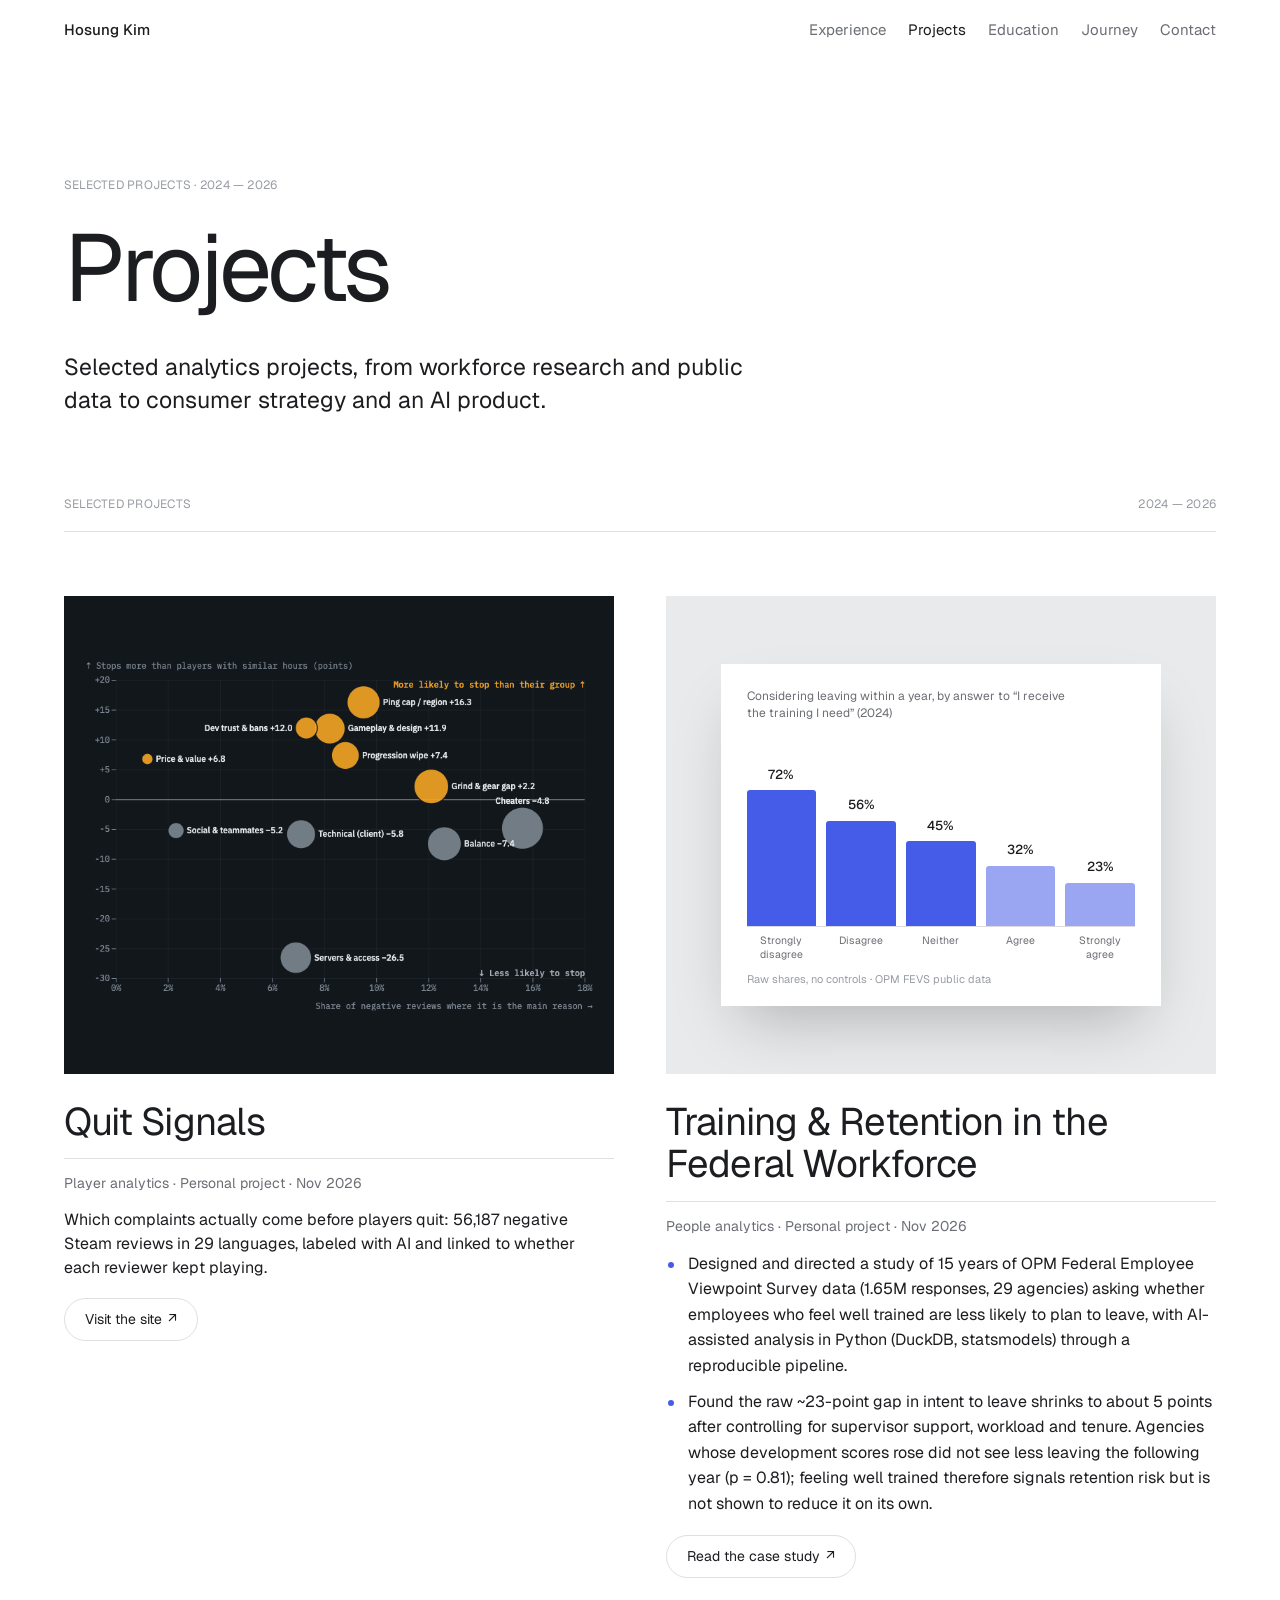
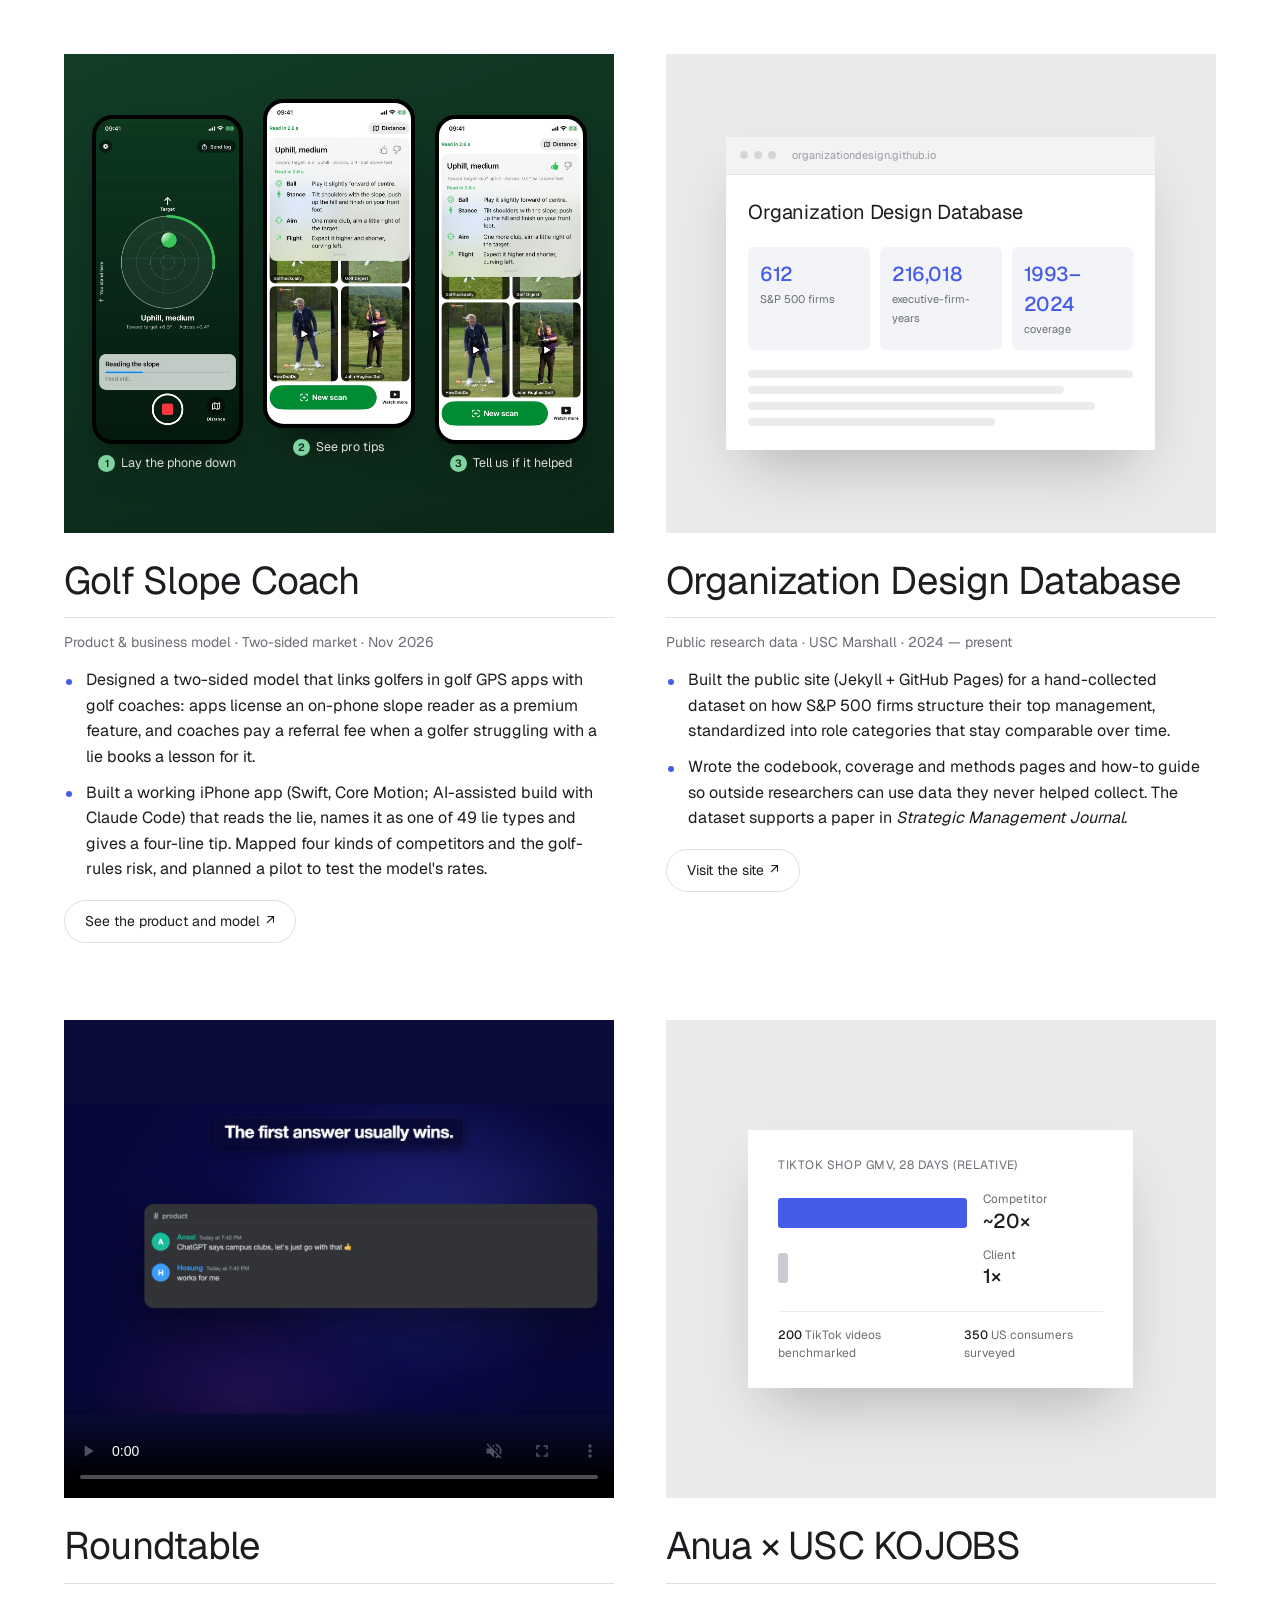
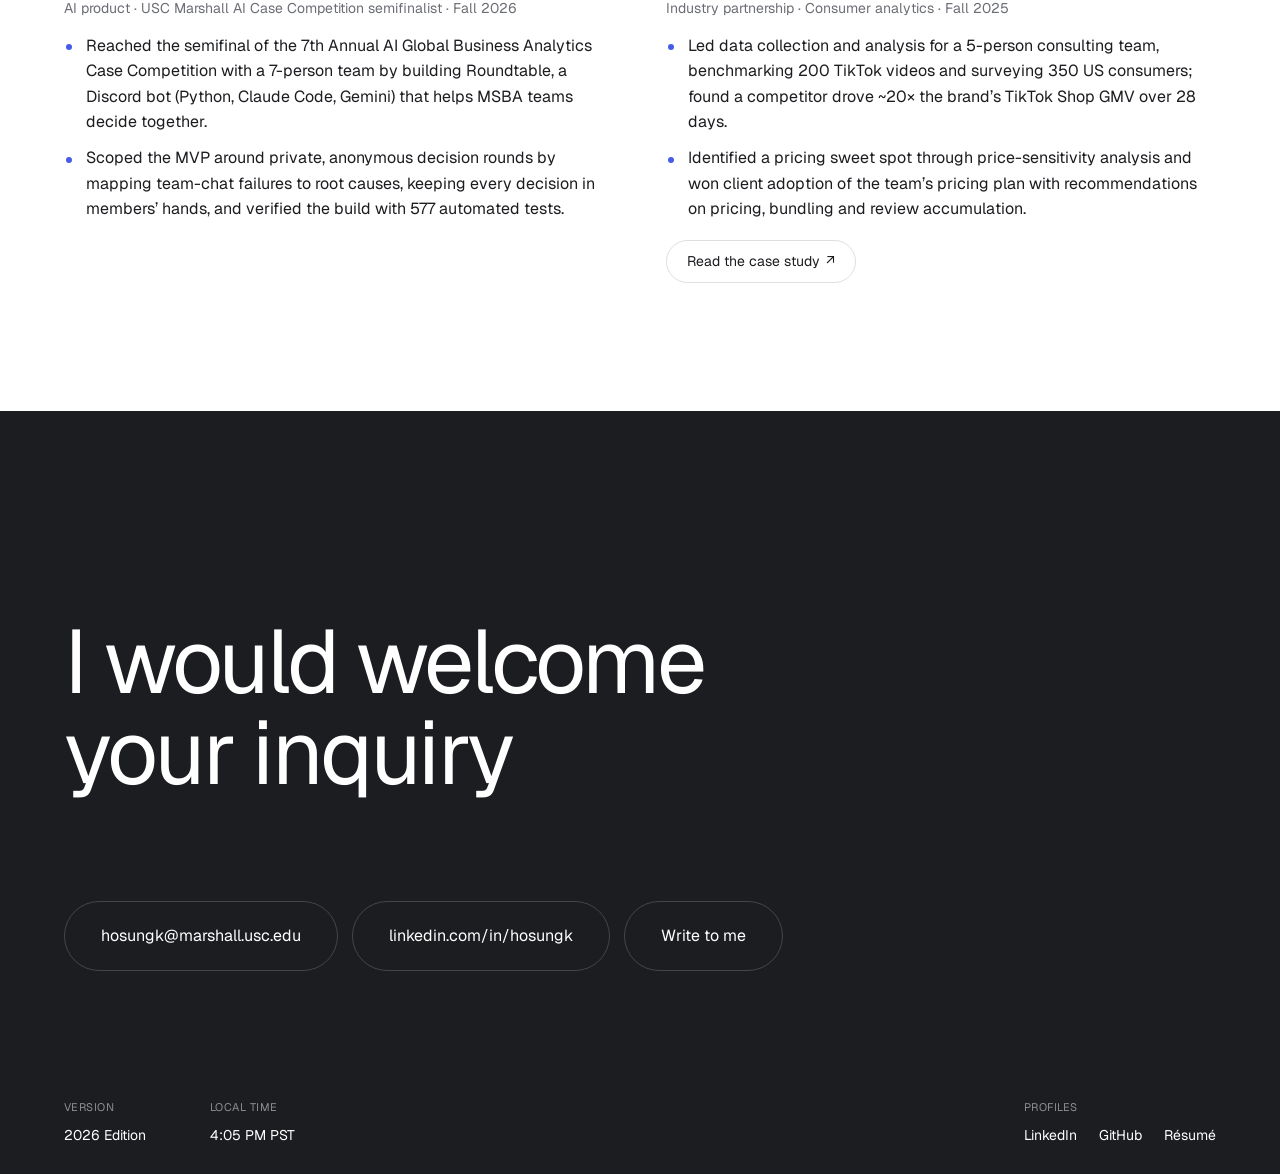
==== commit 6807a78f: "Add Quit Signals project card Links to the live site at https://hosungkim48.github.io/quit-signals/ " ====
--- a/projects.html
+++ b/projects.html
@@ -48,6 +48,18 @@
     <div class="proj-grid">
 
       <article class="proj reveal">
+        <a class="proj-panel" href="https://hosungkim48.github.io/quit-signals/" target="_blank" rel="noopener" aria-label="Open the Quit Signals site">
+          <img src="assets/quit-signals-thumb.png" alt="Quit Signals chart: how common each WARDOGS complaint is versus how much more often its reviewers stopped playing" style="width:100%;height:100%;object-fit:contain;background:#12171C">
+        </a>
+        <div class="proj-text">
+          <h3>Quit Signals</h3>
+          <p class="proj-tag">Player analytics · Personal project · Nov 2026</p>
+          <p>Which complaints actually come before players quit: 56,187 negative Steam reviews in 29 languages, labeled with AI and linked to whether each reviewer kept playing.</p>
+          <a class="proj-link" href="https://hosungkim48.github.io/quit-signals/" target="_blank" rel="noopener">Visit the site <span aria-hidden="true">↗</span></a>
+        </div>
+      </article>
+
+      <article class="proj reveal">
         <a class="proj-panel" href="projects/fevs.html" aria-label="Read the training and retention case study">
           <div class="mock mock-fevs" aria-hidden="true">
             <p class="fv-k">Considering leaving within a year, by answer to “I receive the training I need” (2024)</p>
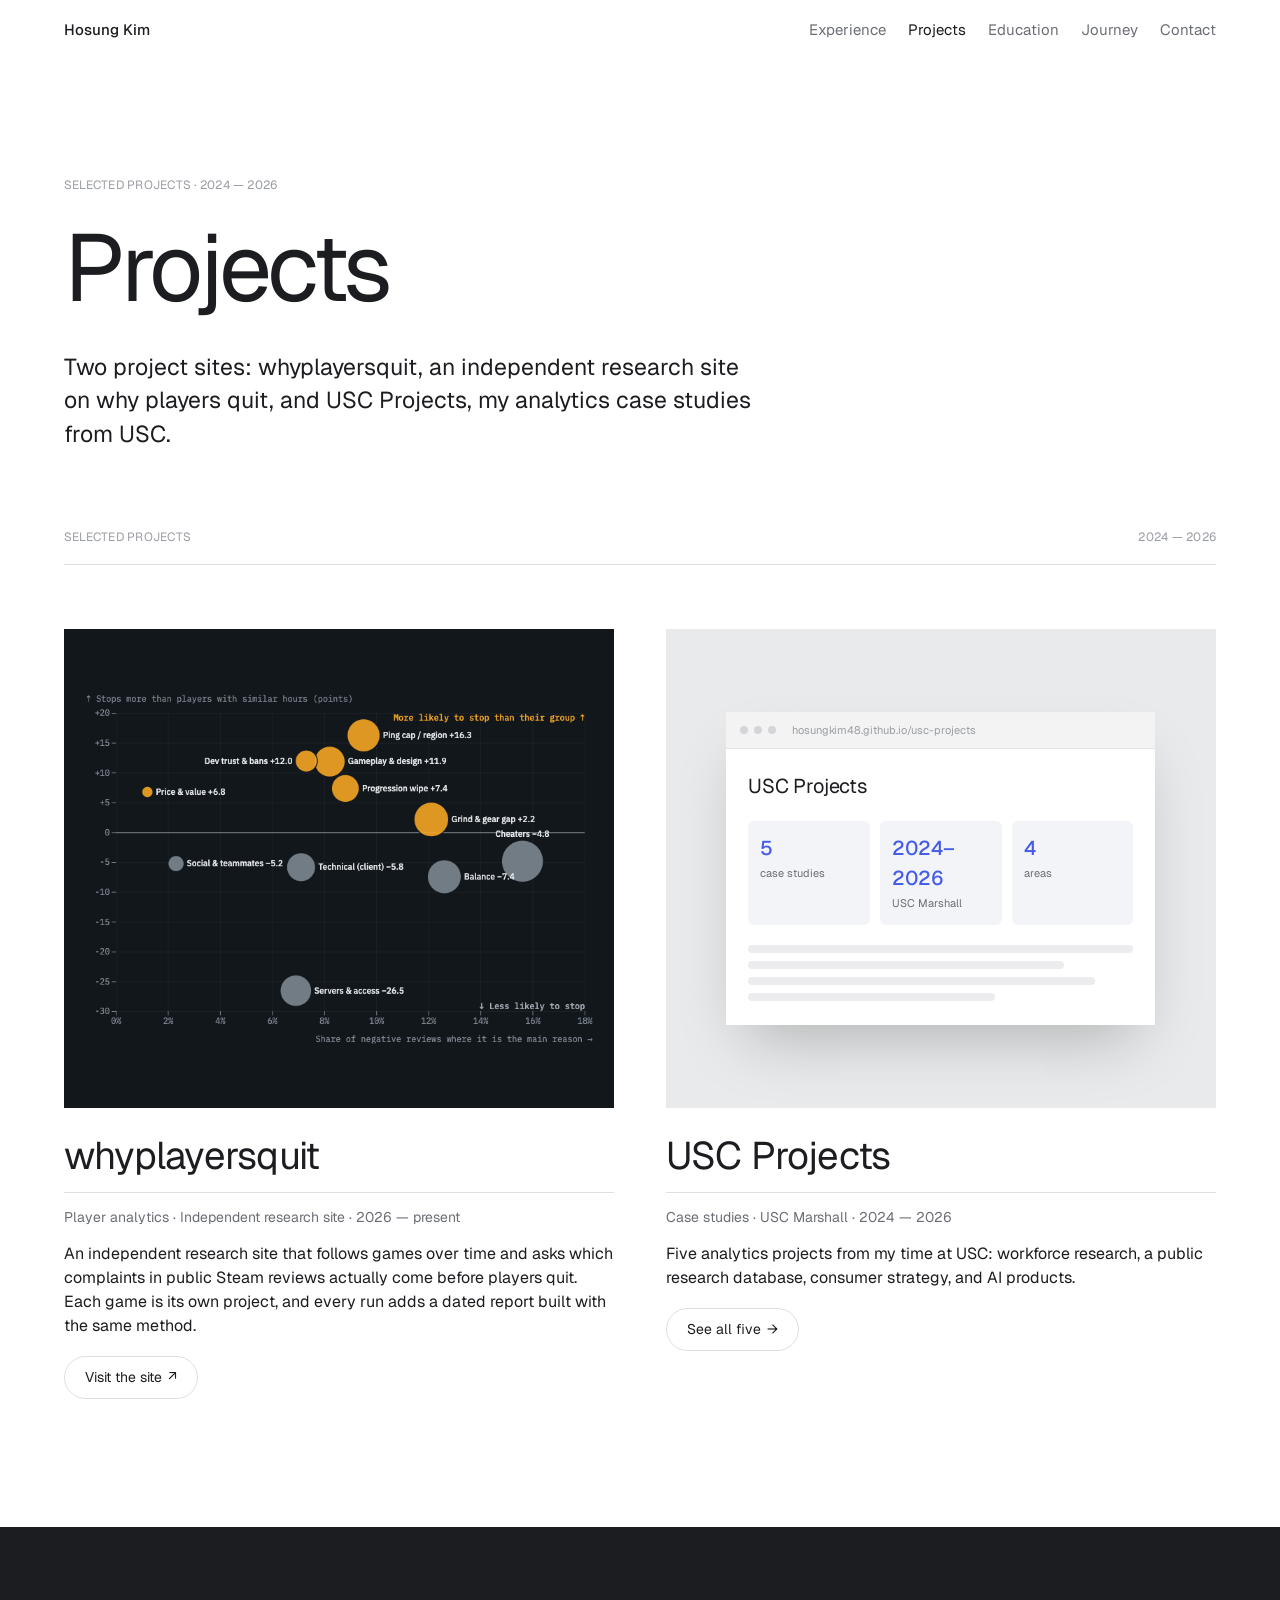
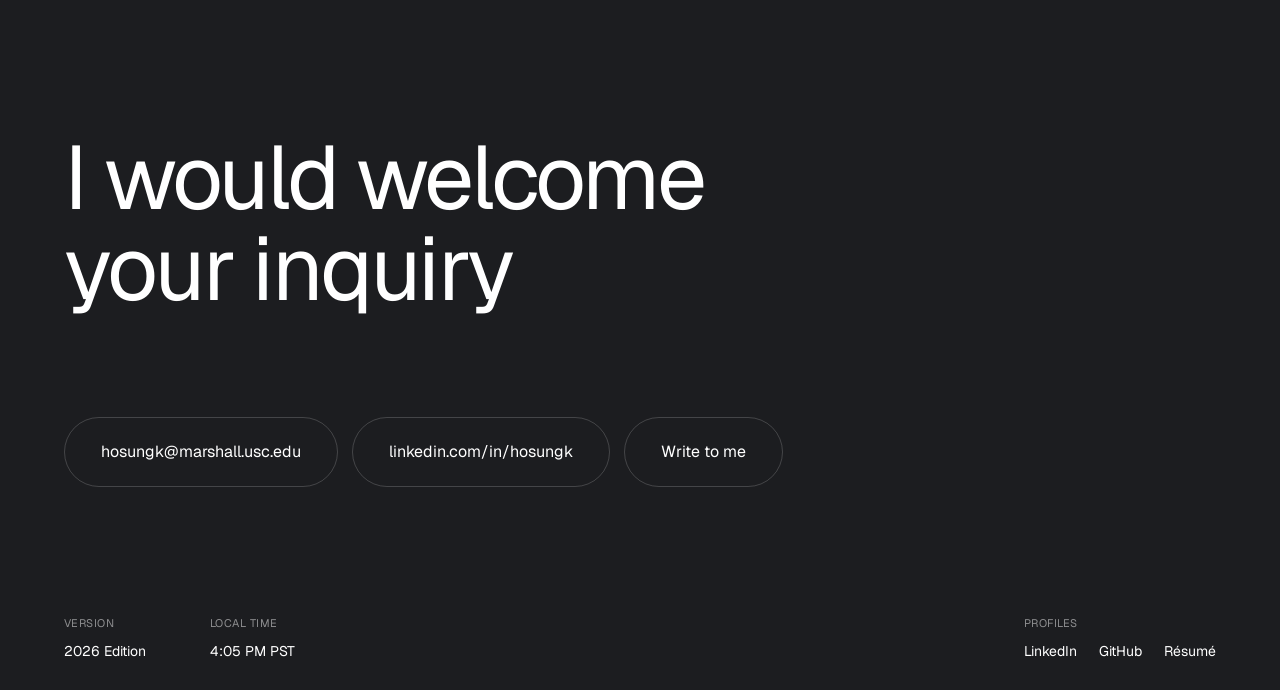
==== commit 6f7a50be: "Split Projects into whyplayersquit and USC Projects Projects page now shows two cards: whyplayersqui" ====
--- a/projects.html
+++ b/projects.html
@@ -4,10 +4,10 @@
 <meta charset="utf-8">
 <meta name="viewport" content="width=device-width, initial-scale=1, viewport-fit=cover">
 <title>Projects · Hosung Kim</title>
-<meta name="description" content="Selected analytics projects by Hosung Kim, with case studies.">
+<meta name="description" content="Projects by Hosung Kim: whyplayersquit, an independent player-analytics research site, and USC Projects, a collection of analytics case studies.">
 <meta property="og:type" content="website">
 <meta property="og:title" content="Projects · Hosung Kim">
-<meta property="og:description" content="Selected analytics projects by Hosung Kim, with case studies.">
+<meta property="og:description" content="Projects by Hosung Kim: whyplayersquit, an independent player-analytics research site, and USC Projects, a collection of analytics case studies.">
 <meta property="og:url" content="https://hosungkim48.github.io/projects.html">
 <meta property="og:image" content="https://hosungkim48.github.io/assets/hosung-portrait.jpg">
 <meta name="twitter:card" content="summary">
@@ -35,7 +35,7 @@
   <header class="case-hero wrap">
     <span class="eyebrow">Selected projects · 2024 — 2026</span>
     <h1>Projects</h1>
-    <p class="lede">Selected analytics projects, from workforce research and public data to consumer strategy and an AI product.</p>
+    <p class="lede">Two project sites: whyplayersquit, an independent research site on why players quit, and USC Projects, my analytics case studies from USC.</p>
   </header>
 
   <!-- ============ PROJECTS ============ -->
@@ -48,121 +48,35 @@
     <div class="proj-grid">
 
       <article class="proj reveal">
-        <a class="proj-panel" href="https://hosungkim48.github.io/quit-signals/" target="_blank" rel="noopener" aria-label="Open the Quit Signals site">
-          <img src="assets/quit-signals-thumb.png" alt="Quit Signals chart: how common each WARDOGS complaint is versus how much more often its reviewers stopped playing" style="width:100%;height:100%;object-fit:contain;background:#12171C">
+        <a class="proj-panel" href="https://hosungkim48.github.io/whyplayersquit/" target="_blank" rel="noopener" aria-label="Open the whyplayersquit site">
+          <img src="assets/quit-signals-thumb.png" alt="whyplayersquit chart: how common each complaint is versus how much more often its reviewers stopped playing" style="width:100%;height:100%;object-fit:contain;background:#12171C">
         </a>
         <div class="proj-text">
-          <h3>Quit Signals</h3>
-          <p class="proj-tag">Player analytics · Personal project · Nov 2026</p>
-          <p>Which complaints actually come before players quit: 56,187 negative Steam reviews in 29 languages, labeled with AI and linked to whether each reviewer kept playing.</p>
-          <a class="proj-link" href="https://hosungkim48.github.io/quit-signals/" target="_blank" rel="noopener">Visit the site <span aria-hidden="true">↗</span></a>
+          <h3>whyplayersquit</h3>
+          <p class="proj-tag">Player analytics · Independent research site · 2026 — present</p>
+          <p>An independent research site that follows games over time and asks which complaints in public Steam reviews actually come before players quit. Each game is its own project, and every run adds a dated report built with the same method.</p>
+          <a class="proj-link" href="https://hosungkim48.github.io/whyplayersquit/" target="_blank" rel="noopener">Visit the site <span aria-hidden="true">↗</span></a>
         </div>
       </article>
 
       <article class="proj reveal">
-        <a class="proj-panel" href="projects/fevs.html" aria-label="Read the training and retention case study">
-          <div class="mock mock-fevs" aria-hidden="true">
-            <p class="fv-k">Considering leaving within a year, by answer to “I receive the training I need” (2024)</p>
-            <div class="fv-chart">
-              <div class="fv-col"><b>72%</b><i style="--h:72%"></i><span>Strongly<br>disagree</span></div>
-              <div class="fv-col"><b>56%</b><i style="--h:56%"></i><span>Disagree</span></div>
-              <div class="fv-col"><b>45%</b><i style="--h:45%"></i><span>Neither</span></div>
-              <div class="fv-col"><b>32%</b><i style="--h:32%"></i><span>Agree</span></div>
-              <div class="fv-col"><b>23%</b><i style="--h:23%"></i><span>Strongly<br>agree</span></div>
-            </div>
-            <p class="fv-foot">Raw shares, no controls · OPM FEVS public data</p>
-          </div>
-        </a>
-        <div class="proj-text">
-          <h3>Training &amp; Retention in the Federal Workforce</h3>
-          <p class="proj-tag">People analytics · Personal project · Nov 2026</p>
-          <ul>
-            <li>Designed and directed a study of 15 years of OPM Federal Employee Viewpoint Survey data (1.65M responses, 29 agencies) asking whether employees who feel well trained are less likely to plan to leave, with AI-assisted analysis in Python (DuckDB, statsmodels) through a reproducible pipeline.</li>
-            <li>Found the raw ~23-point gap in intent to leave shrinks to about 5 points after controlling for supervisor support, workload and tenure. Agencies whose development scores rose did not see less leaving the following year (p = 0.81); feeling well trained therefore signals retention risk but is not shown to reduce it on its own.</li>
-          </ul>
-          <a class="proj-link" href="projects/fevs.html">Read the case study <span aria-hidden="true">↗</span></a>
-        </div>
-      </article>
-
-      <article class="proj reveal">
-        <a class="proj-panel proj-slope" href="projects/slope-coach.html" aria-label="See the Golf Slope Coach product page">
-          <div class="mock mock-steps" aria-hidden="true">
-            <figure><span class="sl-phone"><img src="assets/slope-coach/reading.jpg?v=2" alt="" loading="lazy"></span><figcaption><b>1</b>Lay the phone down</figcaption></figure>
-            <figure><span class="sl-phone"><img src="assets/slope-coach/tip-uphill.jpg" alt="" loading="lazy"></span><figcaption><b>2</b>See pro tips</figcaption></figure>
-            <figure><span class="sl-phone"><img src="assets/slope-coach/rated.jpg" alt="" loading="lazy"></span><figcaption><b>3</b>Tell us if it helped</figcaption></figure>
-          </div>
-        </a>
-        <div class="proj-text">
-          <h3>Golf Slope Coach</h3>
-          <p class="proj-tag">Product &amp; business model · Two-sided market · Nov 2026</p>
-          <ul>
-            <li>Designed a two-sided model that links golfers in golf GPS apps with golf coaches: apps license an on-phone slope reader as a premium feature, and coaches pay a referral fee when a golfer struggling with a lie books a lesson for it.</li>
-            <li>Built a working iPhone app (Swift, Core Motion; AI-assisted build with Claude Code) that reads the lie, names it as one of 49 lie types and gives a four-line tip. Mapped four kinds of competitors and the golf-rules risk, and planned a pilot to test the model's rates.</li>
-          </ul>
-          <a class="proj-link" href="projects/slope-coach.html">See the product and model <span aria-hidden="true">↗</span></a>
-        </div>
-      </article>
-
-      <article class="proj reveal">
-        <a class="proj-panel" href="https://organizationdesign.github.io/homepage/" target="_blank" rel="noopener" aria-label="Open the Organization Design Database site">
+        <a class="proj-panel" href="usc-projects/" aria-label="Open USC Projects">
           <div class="mock mock-db" aria-hidden="true">
-            <div class="mock-bar"><i></i><i></i><i></i><span>organizationdesign.github.io</span></div>
-            <div class="db-title">Organization Design Database</div>
+            <div class="mock-bar"><i></i><i></i><i></i><span>hosungkim48.github.io/usc-projects</span></div>
+            <div class="db-title">USC Projects</div>
             <div class="db-stats">
-              <div><b>612</b><span>S&amp;P 500 firms</span></div>
-              <div><b>216,018</b><span>executive-firm-years</span></div>
-              <div><b>1993–2024</b><span>coverage</span></div>
+              <div><b>5</b><span>case studies</span></div>
+              <div><b>2024–2026</b><span>USC Marshall</span></div>
+              <div><b>4</b><span>areas</span></div>
             </div>
             <div class="db-rows"><i></i><i></i><i></i><i></i></div>
           </div>
         </a>
         <div class="proj-text">
-          <h3>Organization Design Database</h3>
-          <p class="proj-tag">Public research data · USC Marshall · 2024 — present</p>
-          <ul>
-            <li>Built the public site (Jekyll + GitHub Pages) for a hand-collected dataset on how S&amp;P 500 firms structure their top management, standardized into role categories that stay comparable over time.</li>
-            <li>Wrote the codebook, coverage and methods pages and how-to guide so outside researchers can use data they never helped collect. The dataset supports a paper in <em>Strategic Management Journal</em>.</li>
-          </ul>
-          <a class="proj-link" href="https://organizationdesign.github.io/homepage/" target="_blank" rel="noopener">Visit the site <span aria-hidden="true">↗</span></a>
-        </div>
-      </article>
-
-      <article class="proj reveal">
-        <div class="proj-panel proj-video">
-          <video class="rt-video" controls muted loop playsinline preload="none" poster="assets/roundtable-poster.jpg" aria-label="Roundtable 60-second demo video">
-            <source src="assets/roundtable-demo.mp4" type="video/mp4">
-            <a href="assets/roundtable-demo.mp4">Watch the Roundtable demo video</a>
-          </video>
-        </div>
-        <div class="proj-text">
-          <h3>Roundtable</h3>
-          <p class="proj-tag">AI product · USC Marshall AI Case Competition semifinalist · Fall 2026</p>
-          <ul>
-            <li>Reached the semifinal of the 7th Annual AI Global Business Analytics Case Competition with a 7-person team by building Roundtable, a Discord bot (Python, Claude Code, Gemini) that helps MSBA teams decide together.</li>
-            <li>Scoped the MVP around private, anonymous decision rounds by mapping team-chat failures to root causes, keeping every decision in members’ hands, and verified the build with 577 automated tests.</li>
-          </ul>
-        </div>
-      </article>
-
-      <article class="proj reveal">
-        <a class="proj-panel" href="projects/anua.html" aria-label="Read the Anua case study">
-          <div class="mock mock-anua" aria-hidden="true">
-            <p class="an-k">TikTok Shop GMV, 28 days (relative)</p>
-            <div class="an-bars">
-              <div class="an-bar comp"><i></i><span>Competitor<br><b>~20×</b></span></div>
-              <div class="an-bar brand"><i></i><span>Client<br><b>1×</b></span></div>
-            </div>
-            <div class="an-foot"><span><b>200</b> TikTok videos benchmarked</span><span><b>350</b> US consumers surveyed</span></div>
-          </div>
-        </a>
-        <div class="proj-text">
-          <h3>Anua × USC KOJOBS</h3>
-          <p class="proj-tag">Industry partnership · Consumer analytics · Fall 2025</p>
-          <ul>
-            <li>Led data collection and analysis for a 5-person consulting team, benchmarking 200 TikTok videos and surveying 350 US consumers; found a competitor drove ~20× the brand’s TikTok Shop GMV over 28 days.</li>
-            <li>Identified a pricing sweet spot through price-sensitivity analysis and won client adoption of the team’s pricing plan with recommendations on pricing, bundling and review accumulation.</li>
-          </ul>
-          <a class="proj-link" href="projects/anua.html">Read the case study <span aria-hidden="true">↗</span></a>
+          <h3>USC Projects</h3>
+          <p class="proj-tag">Case studies · USC Marshall · 2024 — 2026</p>
+          <p>Five analytics projects from my time at USC: workforce research, a public research database, consumer strategy, and AI products.</p>
+          <a class="proj-link" href="usc-projects/">See all five <span aria-hidden="true">→</span></a>
         </div>
       </article>
 
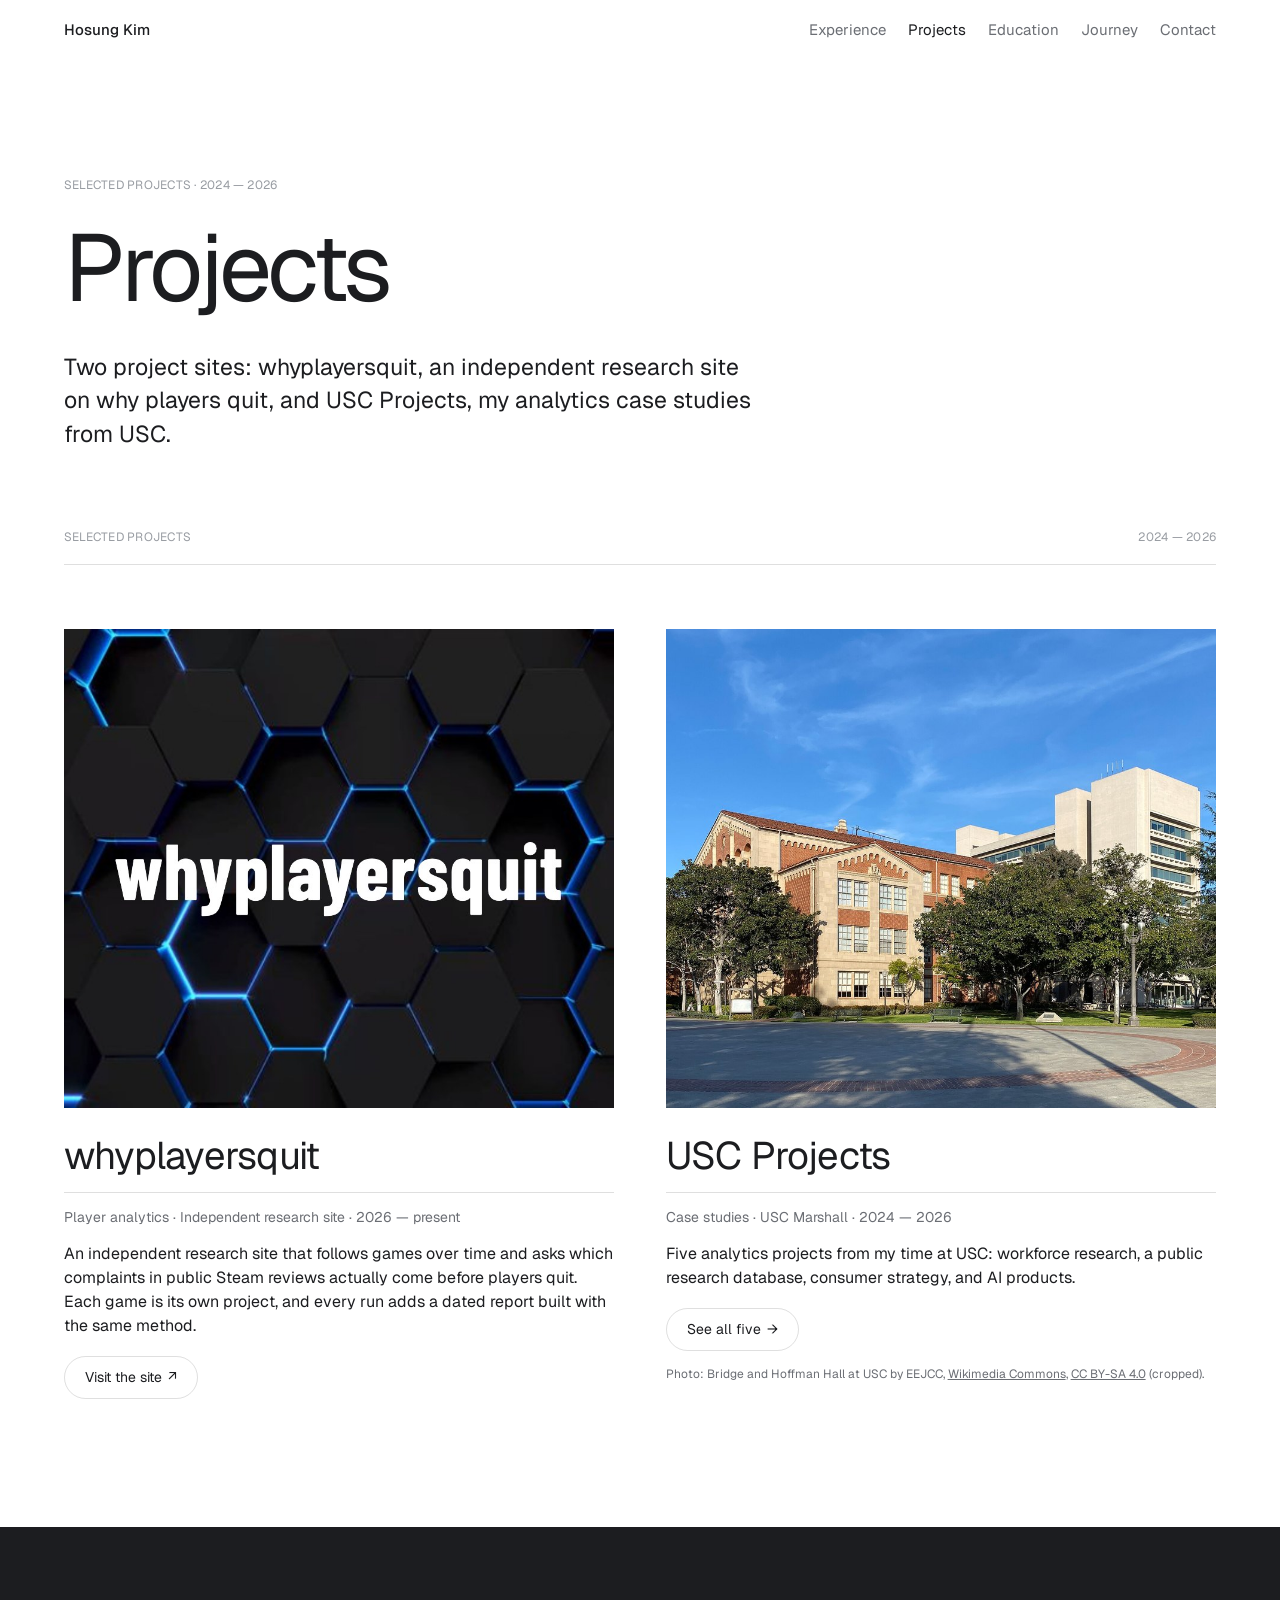
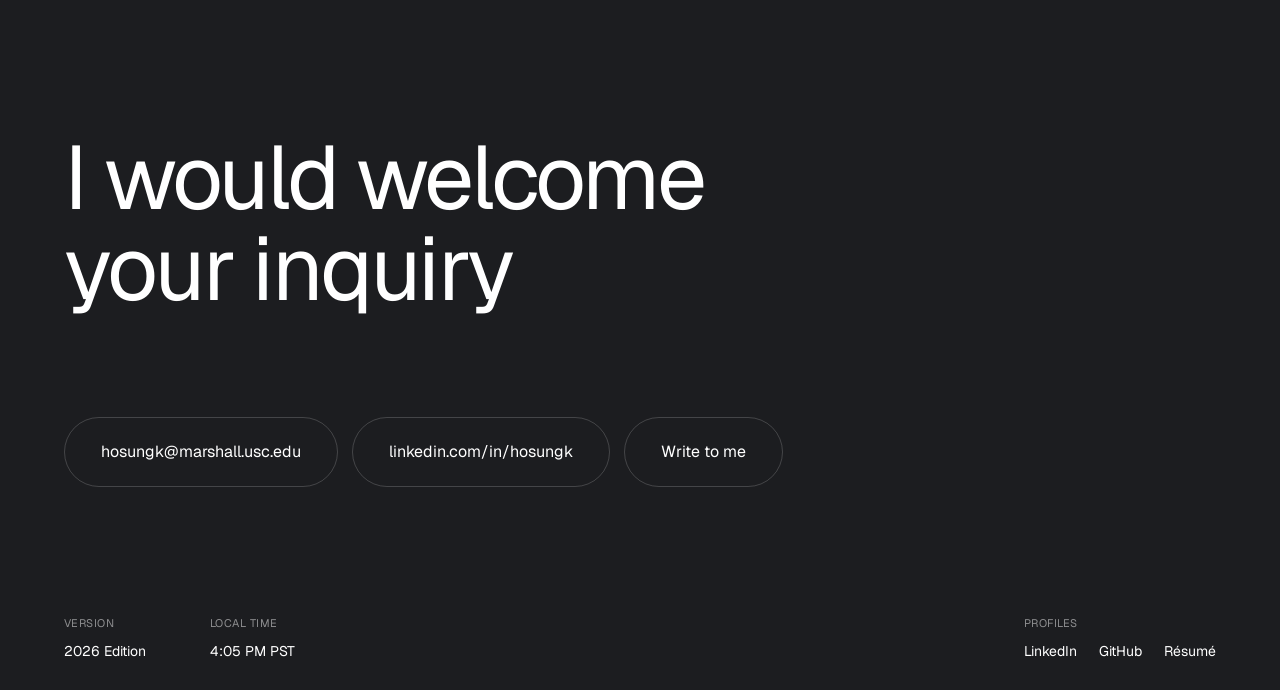
==== commit 7cab9455: "Use new images on the whyplayersquit and USC Projects cards whyplayersquit: hexagon background with " ====
--- a/projects.html
+++ b/projects.html
@@ -49,7 +49,7 @@
 
       <article class="proj reveal">
         <a class="proj-panel" href="https://hosungkim48.github.io/whyplayersquit/" target="_blank" rel="noopener" aria-label="Open the whyplayersquit site">
-          <img src="assets/quit-signals-thumb.png" alt="whyplayersquit chart: how common each complaint is versus how much more often its reviewers stopped playing" style="width:100%;height:100%;object-fit:contain;background:#12171C">
+          <img src="assets/whyplayersquit-card.jpg" alt="whyplayersquit" width="920" height="800" style="width:100%;height:100%;object-fit:cover">
         </a>
         <div class="proj-text">
           <h3>whyplayersquit</h3>
@@ -61,22 +61,14 @@
 
       <article class="proj reveal">
         <a class="proj-panel" href="usc-projects/" aria-label="Open USC Projects">
-          <div class="mock mock-db" aria-hidden="true">
-            <div class="mock-bar"><i></i><i></i><i></i><span>hosungkim48.github.io/usc-projects</span></div>
-            <div class="db-title">USC Projects</div>
-            <div class="db-stats">
-              <div><b>5</b><span>case studies</span></div>
-              <div><b>2024–2026</b><span>USC Marshall</span></div>
-              <div><b>4</b><span>areas</span></div>
-            </div>
-            <div class="db-rows"><i></i><i></i><i></i><i></i></div>
-          </div>
+          <img src="assets/usc-projects-card.jpg" alt="Bridge Hall and Hoffman Hall, USC Marshall School of Business" width="920" height="800" style="width:100%;height:100%;object-fit:cover">
         </a>
         <div class="proj-text">
           <h3>USC Projects</h3>
           <p class="proj-tag">Case studies · USC Marshall · 2024 — 2026</p>
           <p>Five analytics projects from my time at USC: workforce research, a public research database, consumer strategy, and AI products.</p>
           <a class="proj-link" href="usc-projects/">See all five <span aria-hidden="true">→</span></a>
+          <p class="proj-tag" style="margin-top:14px;font-size:12px">Photo: Bridge and Hoffman Hall at USC by EEJCC, <a href="https://commons.wikimedia.org/wiki/File:Bridge_and_Hoffman_Hall_at_USC.jpg" target="_blank" rel="noopener">Wikimedia Commons</a>, <a href="https://creativecommons.org/licenses/by-sa/4.0/" target="_blank" rel="noopener">CC BY-SA 4.0</a> (cropped).</p>
         </div>
       </article>
 
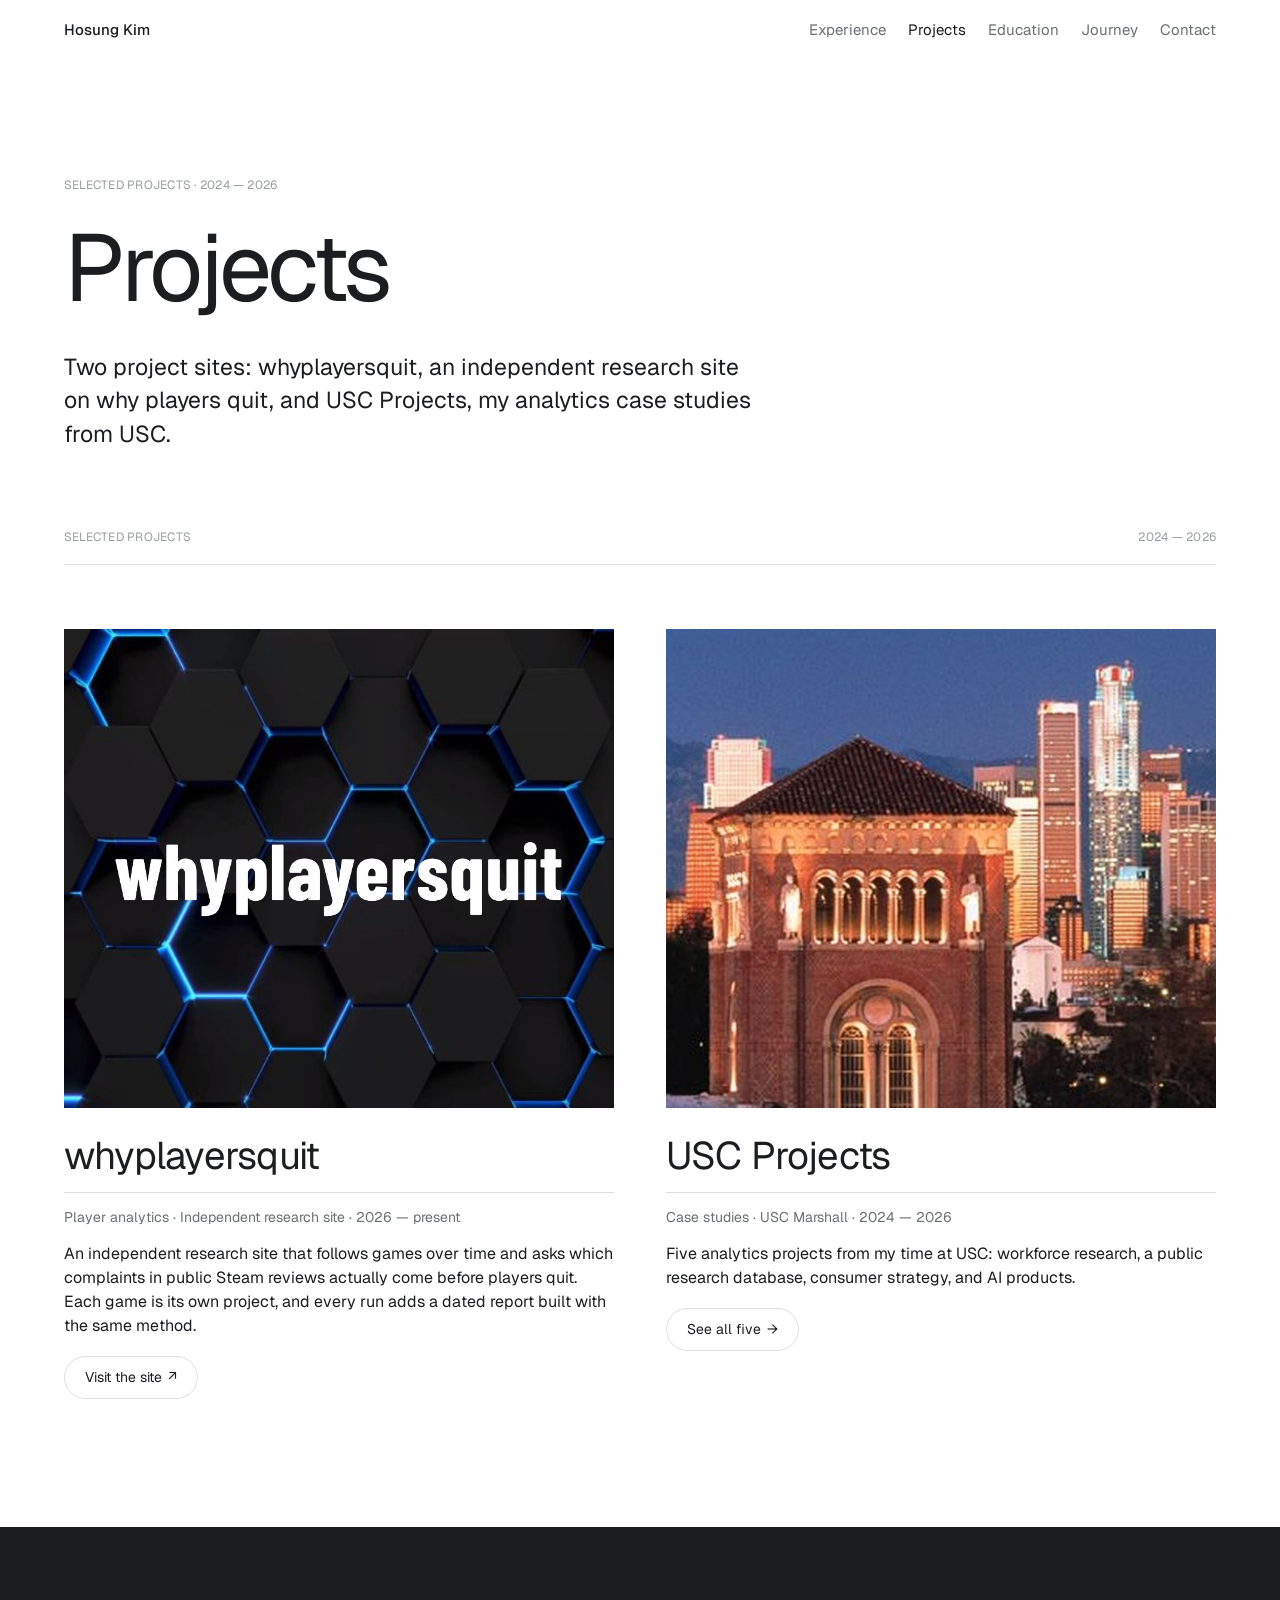
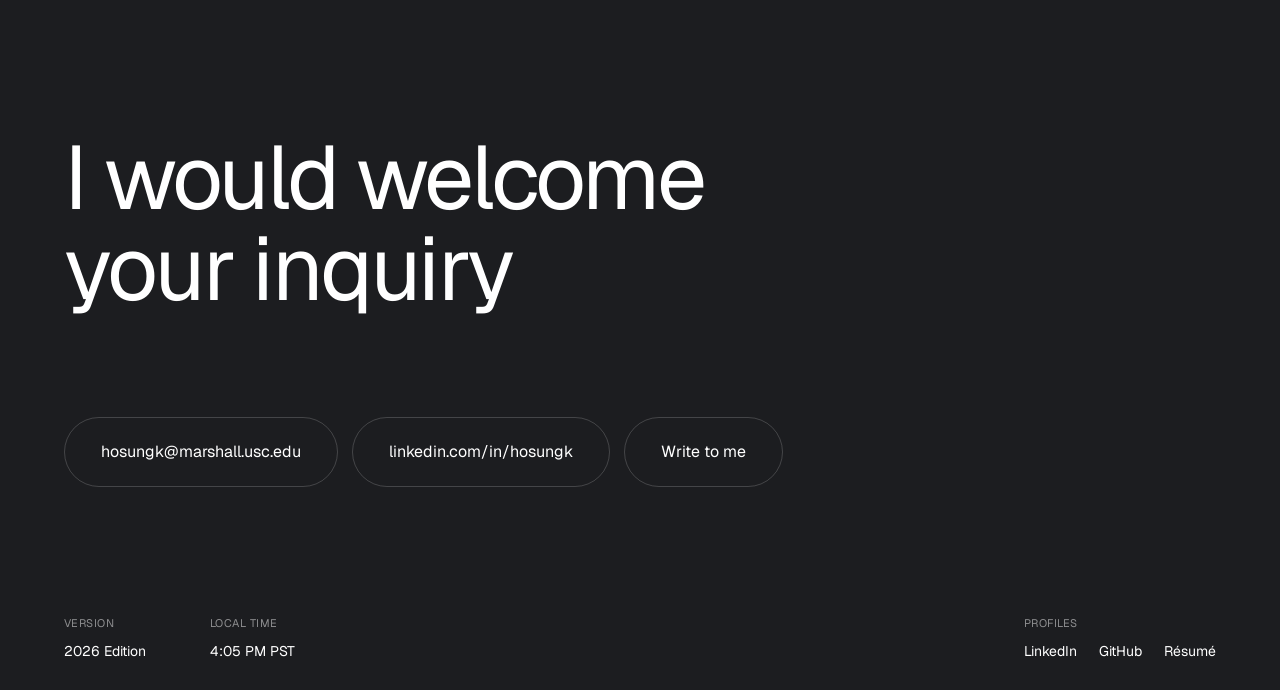
==== commit fc46bf39: "Use campus tower and LA skyline photo on the USC Projects card Replaces the Hoffman Hall photo and i" ====
--- a/projects.html
+++ b/projects.html
@@ -61,14 +61,13 @@
 
       <article class="proj reveal">
         <a class="proj-panel" href="usc-projects/" aria-label="Open USC Projects">
-          <img src="assets/usc-projects-card.jpg" alt="Bridge Hall and Hoffman Hall, USC Marshall School of Business" width="920" height="800" style="width:100%;height:100%;object-fit:cover">
+          <img src="assets/usc-projects-card.jpg" alt="USC campus tower at dusk with the downtown Los Angeles skyline" width="920" height="800" style="width:100%;height:100%;object-fit:cover">
         </a>
         <div class="proj-text">
           <h3>USC Projects</h3>
           <p class="proj-tag">Case studies · USC Marshall · 2024 — 2026</p>
           <p>Five analytics projects from my time at USC: workforce research, a public research database, consumer strategy, and AI products.</p>
           <a class="proj-link" href="usc-projects/">See all five <span aria-hidden="true">→</span></a>
-          <p class="proj-tag" style="margin-top:14px;font-size:12px">Photo: Bridge and Hoffman Hall at USC by EEJCC, <a href="https://commons.wikimedia.org/wiki/File:Bridge_and_Hoffman_Hall_at_USC.jpg" target="_blank" rel="noopener">Wikimedia Commons</a>, <a href="https://creativecommons.org/licenses/by-sa/4.0/" target="_blank" rel="noopener">CC BY-SA 4.0</a> (cropped).</p>
         </div>
       </article>
 
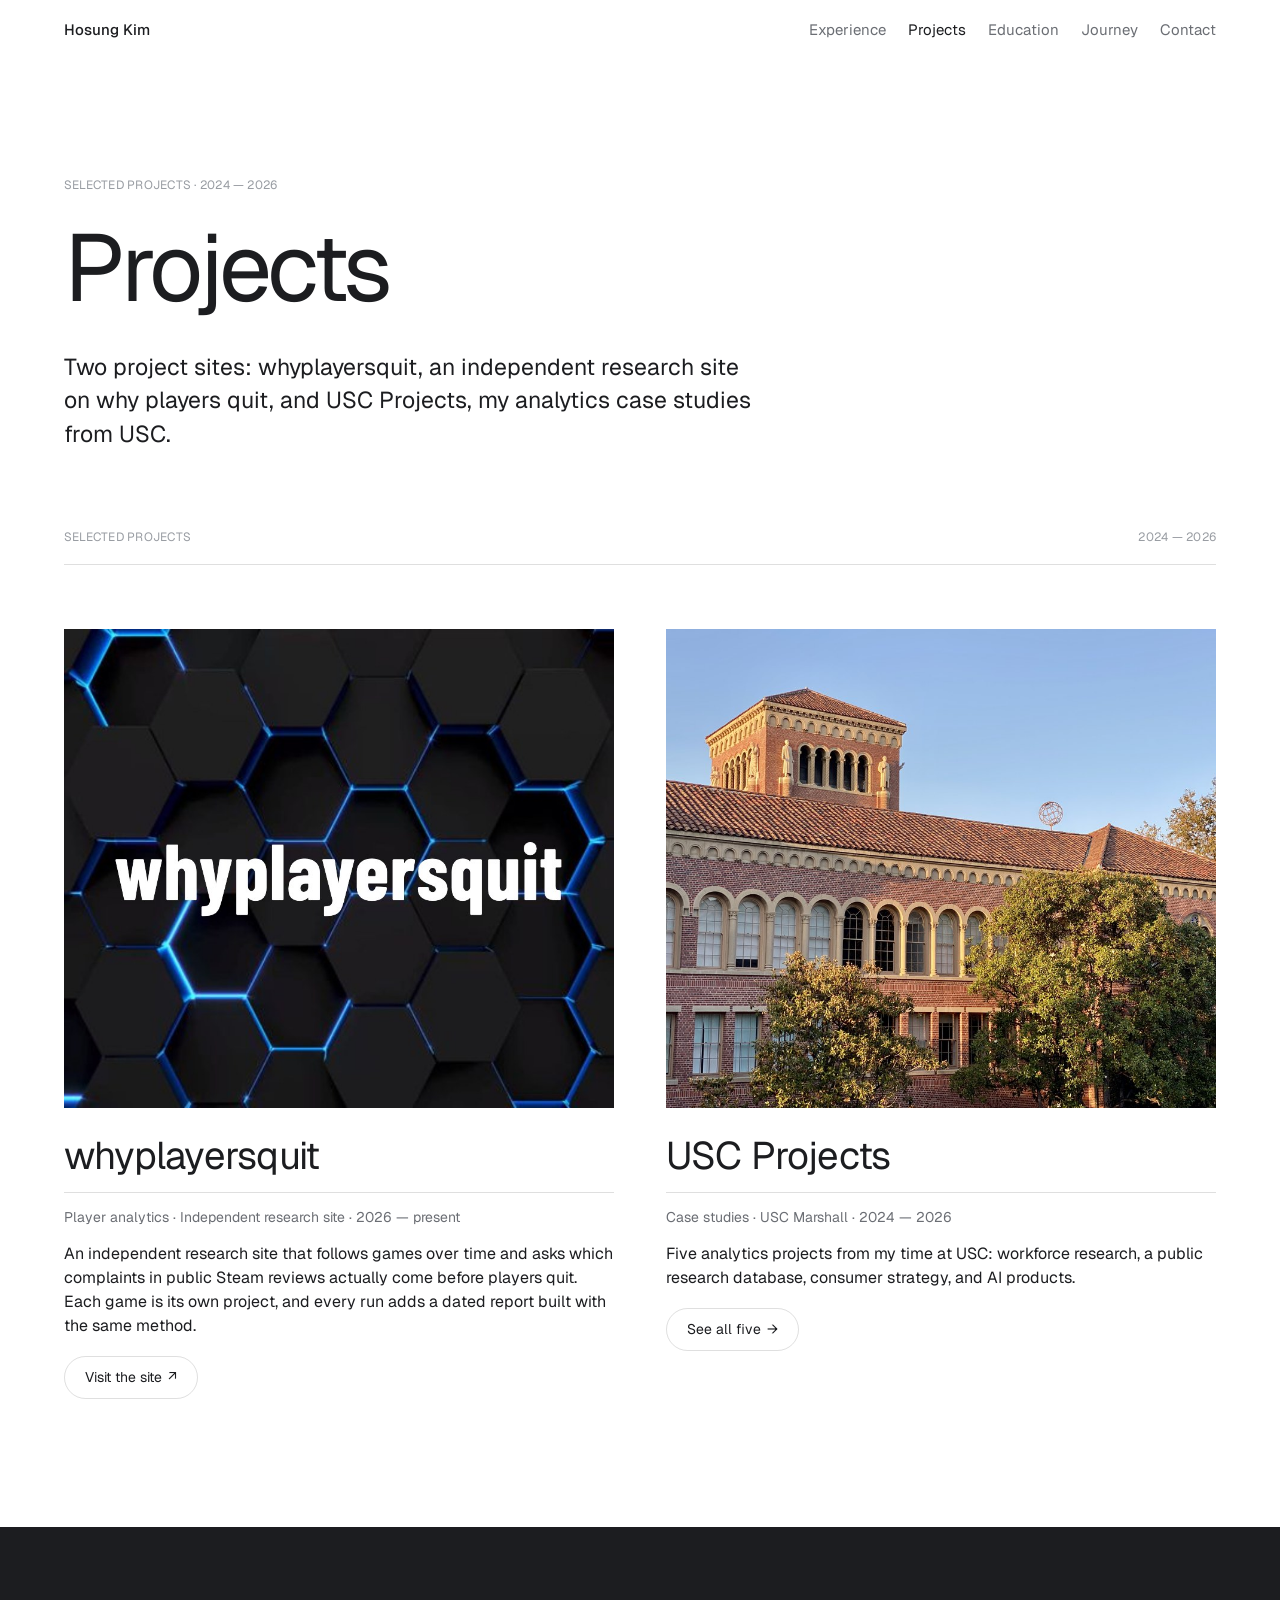
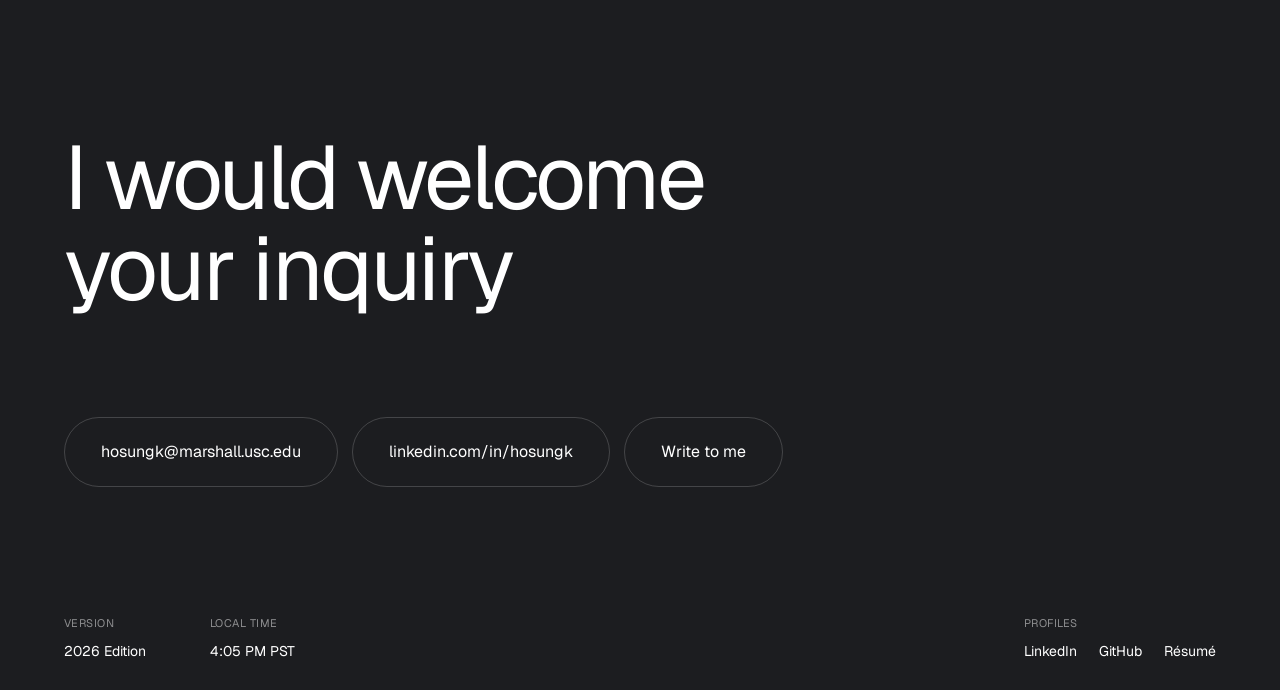
==== commit a899281f: "Use high-resolution Bovard Auditorium photo on the USC Projects card Photo: USC Bovard Auditorium at" ====
--- a/projects.html
+++ b/projects.html
@@ -61,7 +61,7 @@
 
       <article class="proj reveal">
         <a class="proj-panel" href="usc-projects/" aria-label="Open USC Projects">
-          <img src="assets/usc-projects-card.jpg" alt="USC campus tower at dusk with the downtown Los Angeles skyline" width="920" height="800" style="width:100%;height:100%;object-fit:cover">
+          <img src="assets/usc-projects-card.jpg" alt="Bovard Auditorium tower at USC at sunset" width="920" height="800" style="width:100%;height:100%;object-fit:cover">
         </a>
         <div class="proj-text">
           <h3>USC Projects</h3>
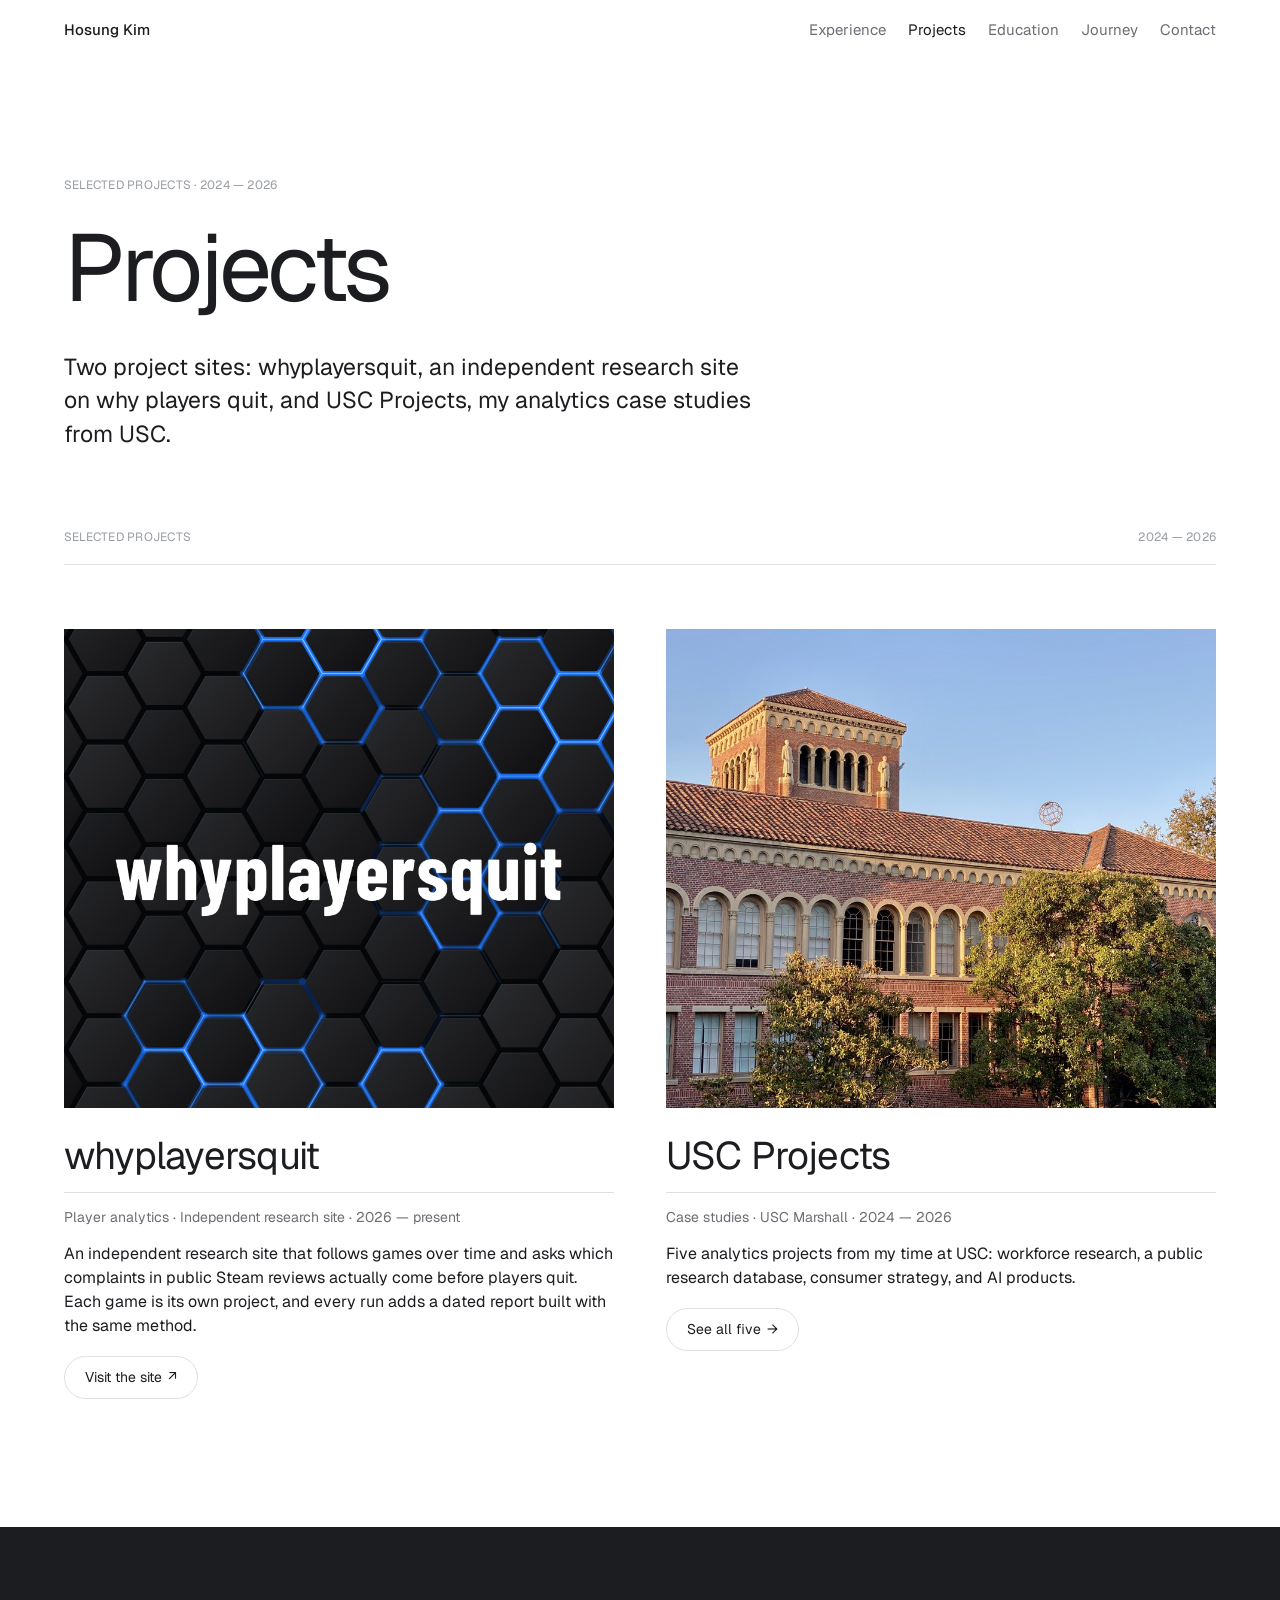
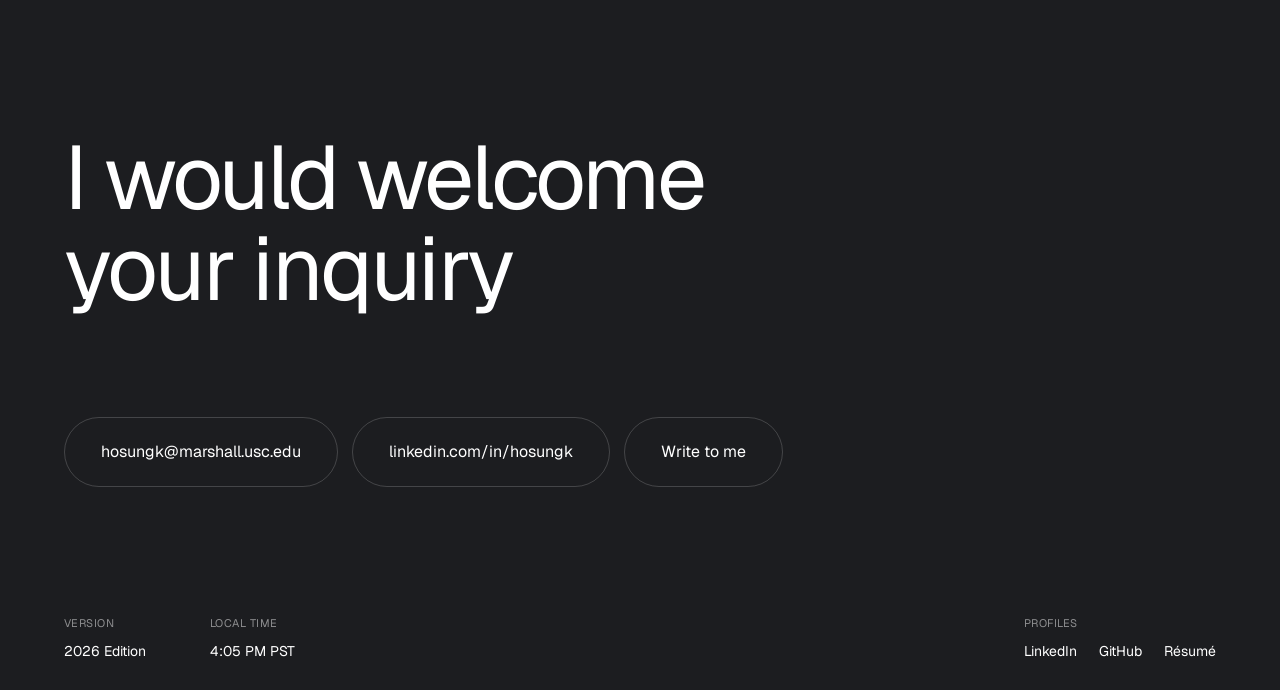
==== commit ffa6a922: "Sharper whyplayersquit card image Hexagon background redrawn in code at 2x (1840x1600) instead of an" ====
--- a/projects.html
+++ b/projects.html
@@ -49,7 +49,7 @@
 
       <article class="proj reveal">
         <a class="proj-panel" href="https://hosungkim48.github.io/whyplayersquit/" target="_blank" rel="noopener" aria-label="Open the whyplayersquit site">
-          <img src="assets/whyplayersquit-card.jpg" alt="whyplayersquit" width="920" height="800" style="width:100%;height:100%;object-fit:cover">
+          <img src="assets/whyplayersquit-card.jpg" alt="whyplayersquit" width="1840" height="1600" style="width:100%;height:100%;object-fit:cover">
         </a>
         <div class="proj-text">
           <h3>whyplayersquit</h3>
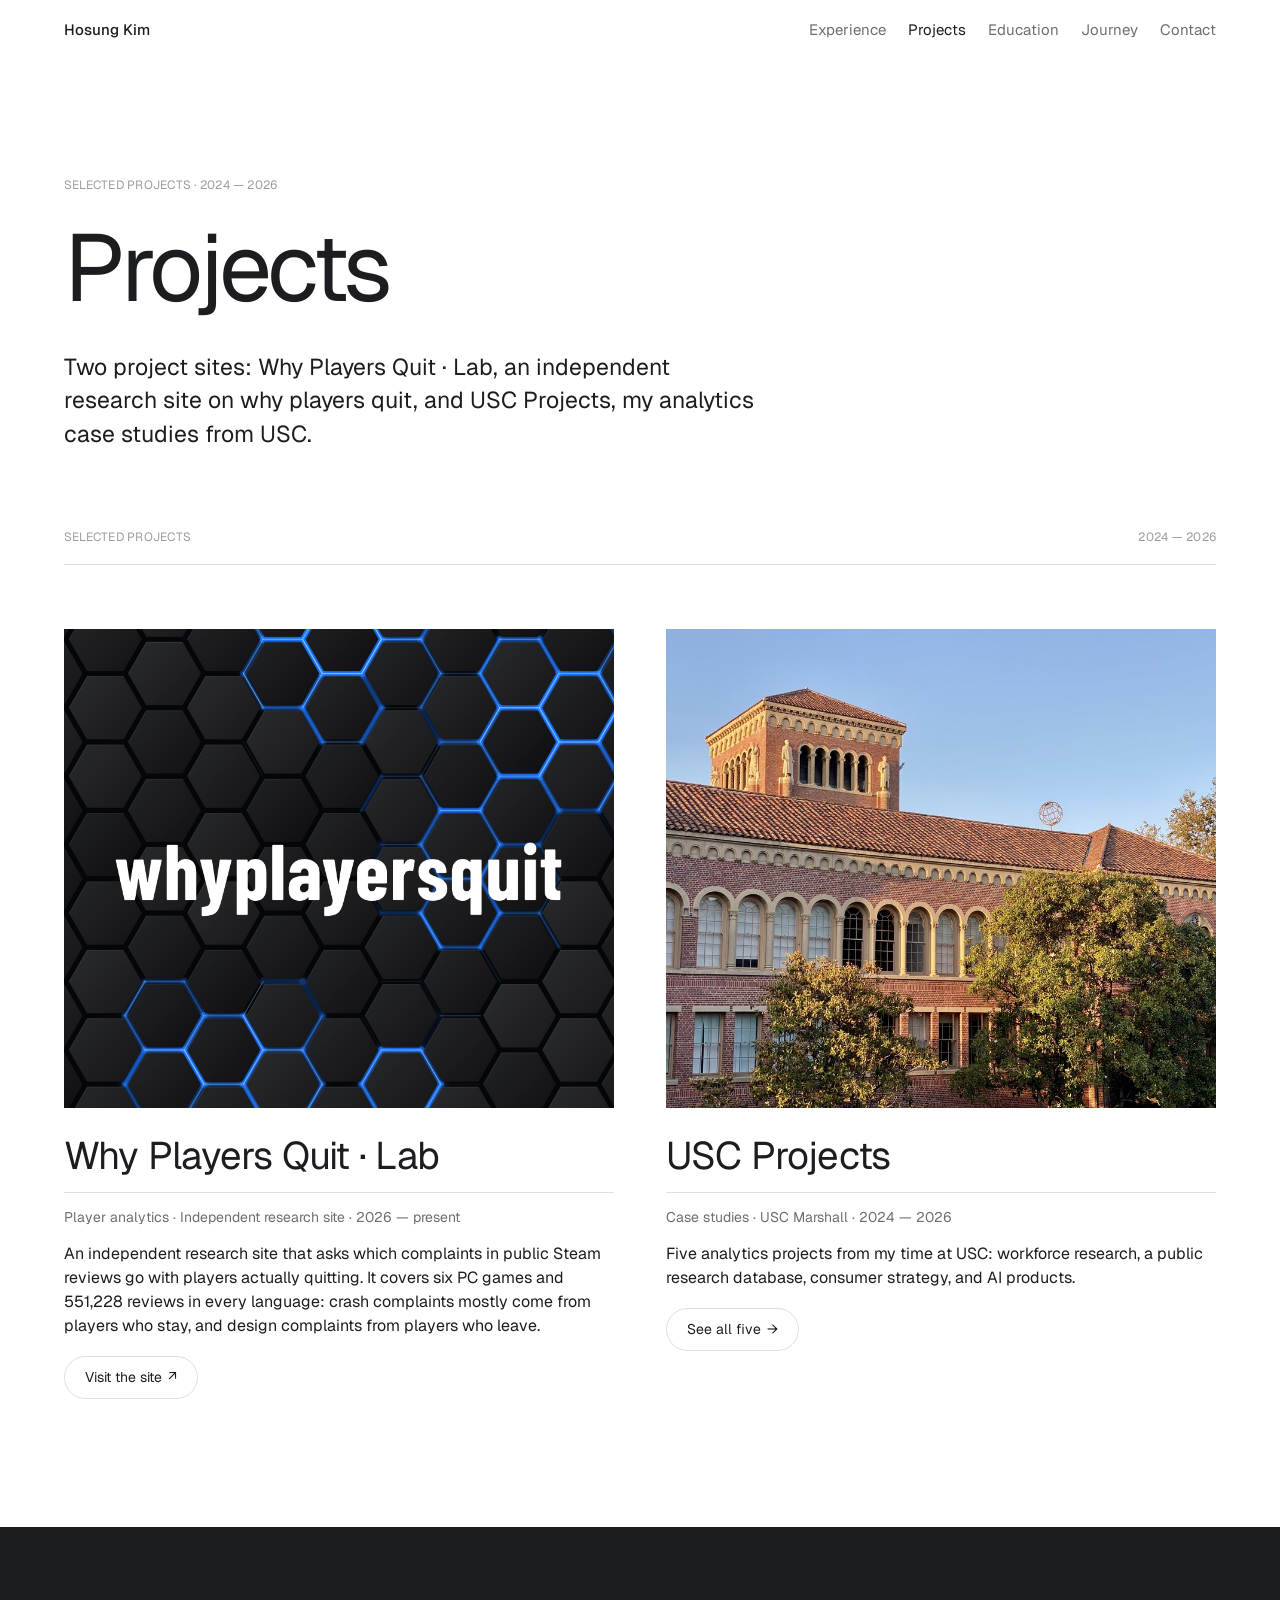
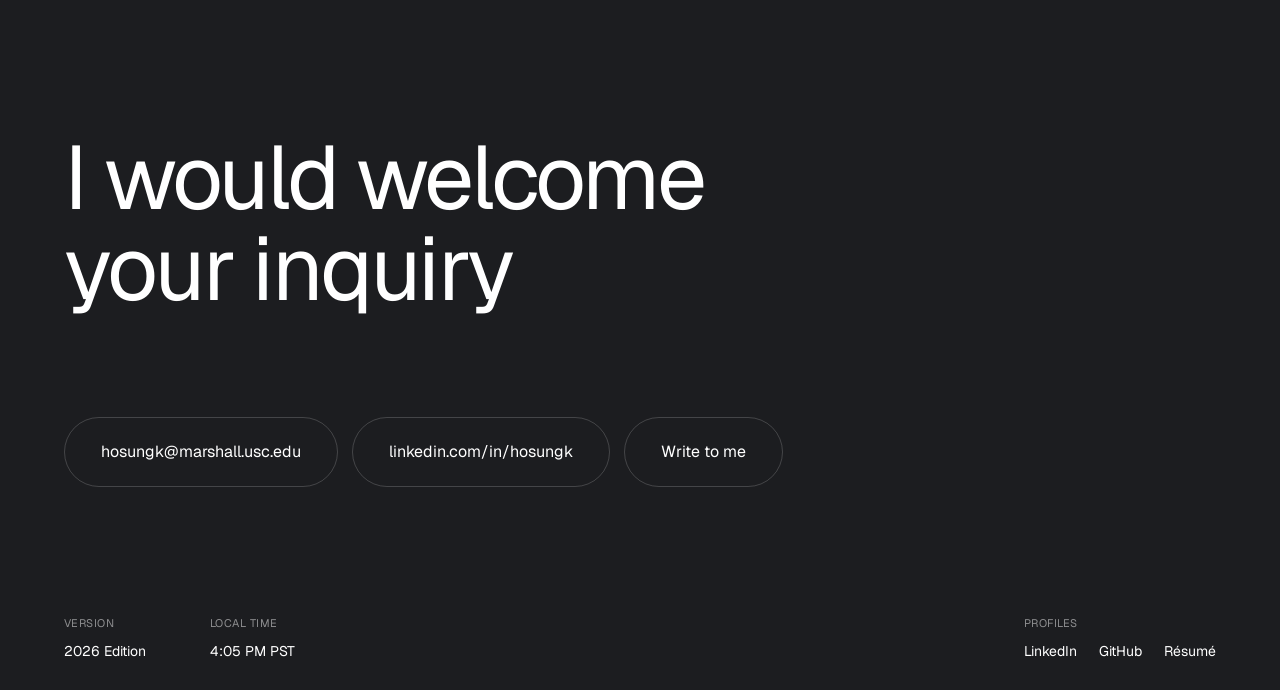
==== commit 37bab6be: "Point the Projects page and homepage to Why Players Quit · Lab Co-Authored-By: Claude Fable 5.2 <nor" ====
--- a/projects.html
+++ b/projects.html
@@ -4,10 +4,10 @@
 <meta charset="utf-8">
 <meta name="viewport" content="width=device-width, initial-scale=1, viewport-fit=cover">
 <title>Projects · Hosung Kim</title>
-<meta name="description" content="Projects by Hosung Kim: whyplayersquit, an independent player-analytics research site, and USC Projects, a collection of analytics case studies.">
+<meta name="description" content="Projects by Hosung Kim: Why Players Quit · Lab, an independent player-analytics research site, and USC Projects, a collection of analytics case studies.">
 <meta property="og:type" content="website">
 <meta property="og:title" content="Projects · Hosung Kim">
-<meta property="og:description" content="Projects by Hosung Kim: whyplayersquit, an independent player-analytics research site, and USC Projects, a collection of analytics case studies.">
+<meta property="og:description" content="Projects by Hosung Kim: Why Players Quit · Lab, an independent player-analytics research site, and USC Projects, a collection of analytics case studies.">
 <meta property="og:url" content="https://hosungkim48.github.io/projects.html">
 <meta property="og:image" content="https://hosungkim48.github.io/assets/hosung-portrait.jpg">
 <meta name="twitter:card" content="summary">
@@ -35,7 +35,7 @@
   <header class="case-hero wrap">
     <span class="eyebrow">Selected projects · 2024 — 2026</span>
     <h1>Projects</h1>
-    <p class="lede">Two project sites: whyplayersquit, an independent research site on why players quit, and USC Projects, my analytics case studies from USC.</p>
+    <p class="lede">Two project sites: Why Players Quit · Lab, an independent research site on why players quit, and USC Projects, my analytics case studies from USC.</p>
   </header>
 
   <!-- ============ PROJECTS ============ -->
@@ -48,14 +48,14 @@
     <div class="proj-grid">
 
       <article class="proj reveal">
-        <a class="proj-panel" href="https://hosungkim48.github.io/whyplayersquit/" target="_blank" rel="noopener" aria-label="Open the whyplayersquit site">
-          <img src="assets/whyplayersquit-card.jpg" alt="whyplayersquit" width="1840" height="1600" style="width:100%;height:100%;object-fit:cover">
+        <a class="proj-panel" href="https://hosungkim48.github.io/whyplayersquit-lab/" target="_blank" rel="noopener" aria-label="Open the Why Players Quit · Lab site">
+          <img src="assets/whyplayersquit-card.jpg" alt="Why Players Quit · Lab" width="1840" height="1600" style="width:100%;height:100%;object-fit:cover">
         </a>
         <div class="proj-text">
-          <h3>whyplayersquit</h3>
+          <h3>Why Players Quit · Lab</h3>
           <p class="proj-tag">Player analytics · Independent research site · 2026 — present</p>
-          <p>An independent research site that follows games over time and asks which complaints in public Steam reviews actually come before players quit. Each game is its own project, and every run adds a dated report built with the same method.</p>
-          <a class="proj-link" href="https://hosungkim48.github.io/whyplayersquit/" target="_blank" rel="noopener">Visit the site <span aria-hidden="true">↗</span></a>
+          <p>An independent research site that asks which complaints in public Steam reviews go with players actually quitting. It covers six PC games and 551,228 reviews in every language: crash complaints mostly come from players who stay, and design complaints from players who leave.</p>
+          <a class="proj-link" href="https://hosungkim48.github.io/whyplayersquit-lab/" target="_blank" rel="noopener">Visit the site <span aria-hidden="true">↗</span></a>
         </div>
       </article>
 
